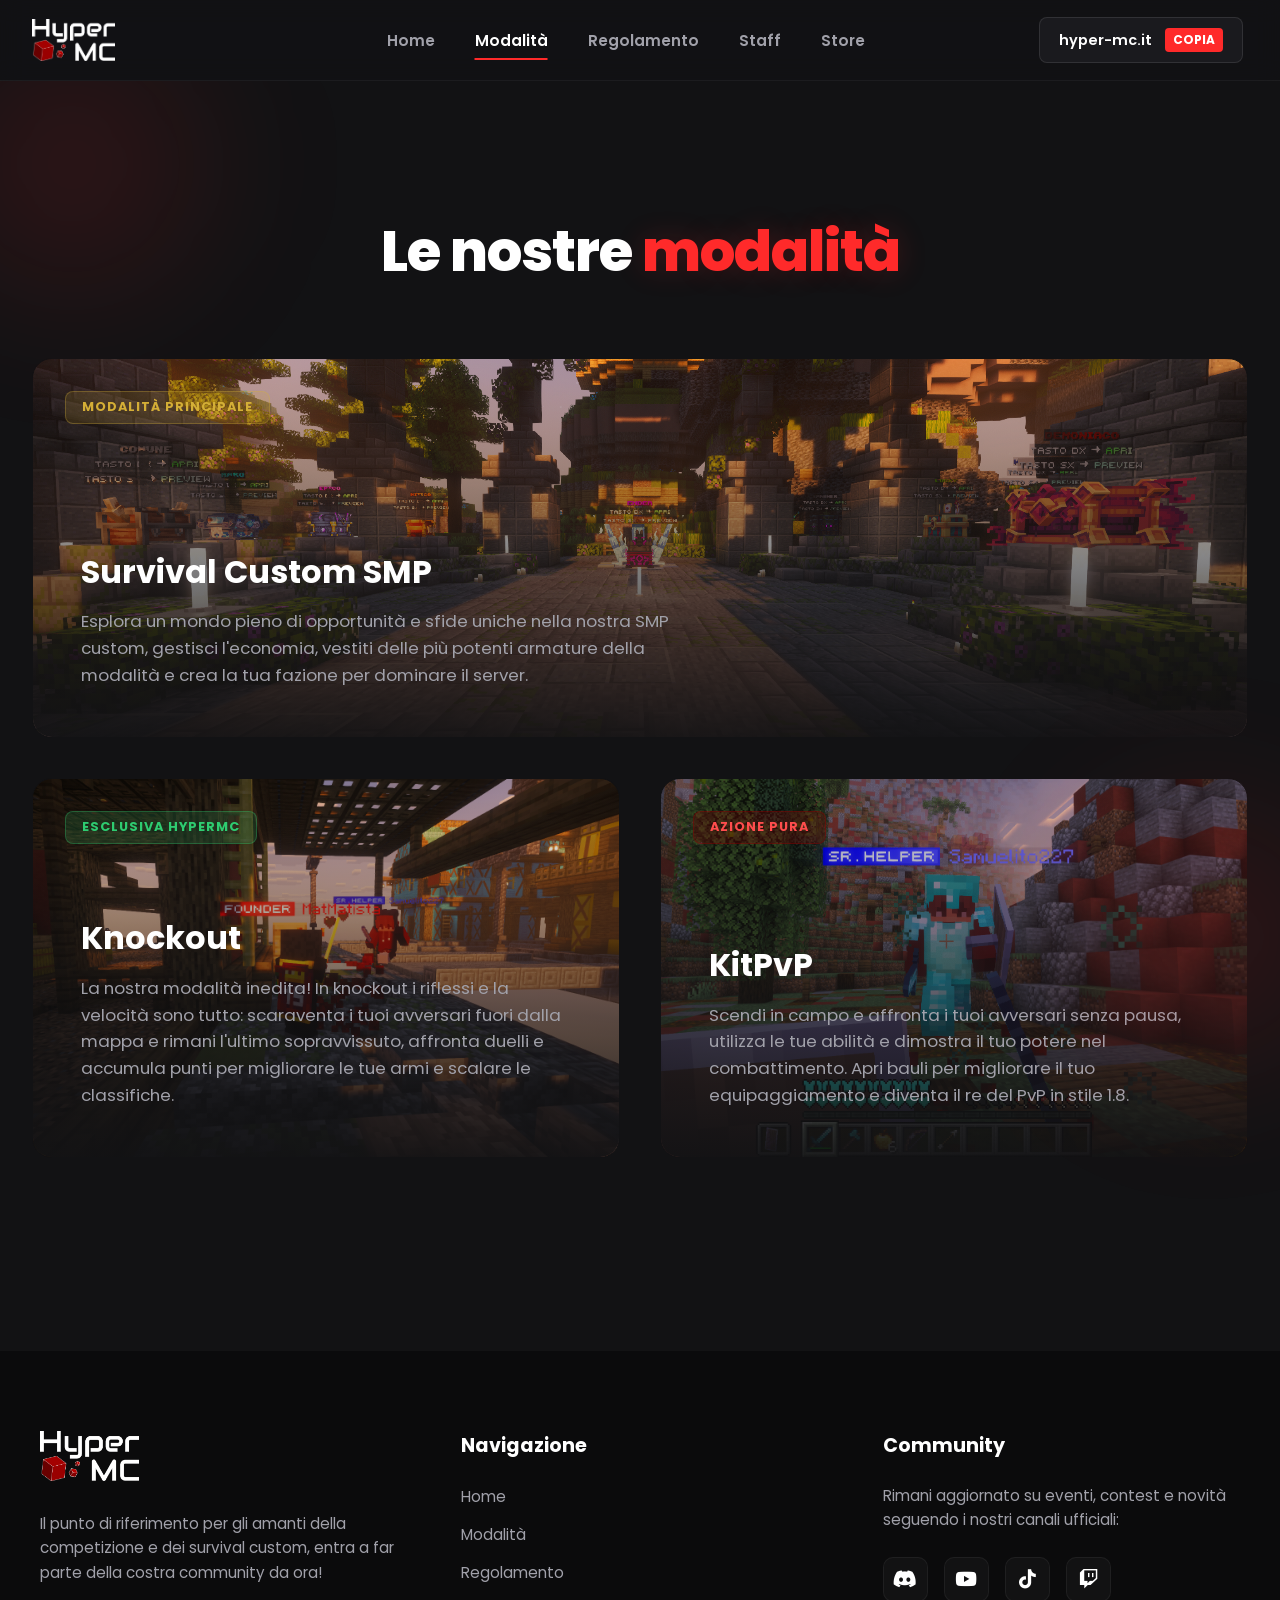
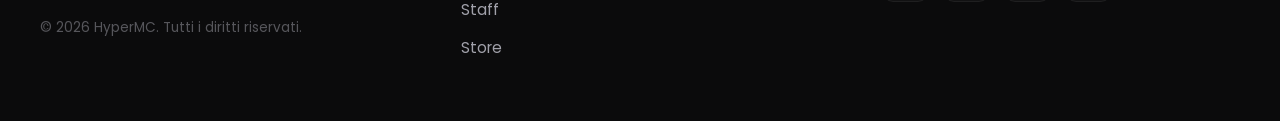
==== modalità.html @ aca73a84 "Settimo Commit: HyperMC Website" ====
<!DOCTYPE html>
<html lang="it">
<head>
    <meta charset="UTF-8">
    <meta name="viewport" content="width=device-width, initial-scale=1.0">
    <title>HyperMC - Modalità</title>
    <link href="https://fonts.googleapis.com/css2?family=Poppins:wght@400;600;700&display=swap" rel="stylesheet">
    <link rel="stylesheet" href="https://cdnjs.cloudflare.com/ajax/libs/font-awesome/6.4.0/css/all.min.css">
    <link rel="stylesheet" href="https://unpkg.com/aos@next/dist/aos.css" />
    <link rel="stylesheet" href="style.css">
    <link rel="icon" type="image/png" href="hypermc_icon.png">
</head>
<body id="mod-page  ">
    <header class="main-header">
        <div class="navbar-container">
            <a href="#home" class="nav-logo">
                <img src="server-logo.png" alt="HyperMC Logo" class="logo-img">
            </a>

            <nav class="nav-menu">
                <a href="index.html" class="nav-link">Home</a>
                <a href="modalità.html" class="nav-link active">Modalità</a>
                <a href="regolamento.html" class="nav-link">Regolamento</a>
                <a href="staff.html" class="nav-link">Staff</a>
                <a href="store.html" class="nav-link">Store</a>
            </nav>

            <div class="nav-actions">
                <button class="ip-button" onclick="copyIP()">
                    <span class="ip-text">hyper-mc.it</span>
                    <span class="ip-badge">Copia</span>
                </button>
            </div>
            <div>
                <button class="hamburger-btn" id="hamburger">
                    <span></span>
                    <span></span>
                    <span></span>
                </button>
            </div>
        </div>
    </header>

    <script>
        function copyIP() {
            alert("IP Copiato! (In seguito metteremo l'effetto moderno)");
        }
    </script>
    <section id="home" class="hero-section">
    <div class="glow-effect top-left"></div>
    <div class="glow-effect bottom-right"></div>
    <section id="modes" class="modes-section">
    
    <div class="modes-header">
        <h1>Le nostre <span class="brand-color">modalità</span></h1>
    </div>

    <div class="modes-container">
        
        <div class="mode-card" data-aos="fade-right" data-aos-delay="100">
            <div class="card-body card-main">
                <span class="mode-badge badge-gold">Modalità Principale</span>
                <div class="card-text-wrapper">
                    <h3>Survival Custom SMP</h3>
                    <p>Esplora un mondo pieno di opportunità e sfide uniche nella nostra SMP custom, gestisci l'economia, vestiti delle più potenti armature della modalità e crea la tua fazione per dominare il server.</p>
                </div>
            </div>
        </div>

        <div class="mode-card" data-aos="fade-up" data-aos-delay="200">
            <div class="card-body card-knockout">
                <span class="mode-badge badge-green">Esclusiva HyperMC</span>
                <div class="card-text-wrapper">
                    <h3>Knockout</h3>
                    <p>La nostra modalità inedita! In knockout i riflessi e la velocità sono tutto: scaraventa i tuoi avversari fuori dalla mappa e rimani l'ultimo sopravvissuto, affronta duelli e accumula punti per migliorare le tue armi e scalare le classifiche.</p>
                </div>
            </div>
        </div>

        <div class="mode-card" data-aos="fade-left" data-aos-delay="300">
            <div class="card-body card-pvp">
                <span class="mode-badge badge-darkred">Azione pura</span>
                <div class="card-text-wrapper">
                    <h3>KitPvP</h3>
                    <p>Scendi in campo e affronta i tuoi avversari senza pausa, utilizza le tue abilità e dimostra il tuo potere nel combattimento. Apri bauli per migliorare il tuo equipaggiamento e diventa il re del PvP in stile 1.8.</p>
                </div>
            </div>
        </div>
        
    </div>
</section>
<script src="https://unpkg.com/aos@next/dist/aos.js"></script>
<script>
  // Inizializza le animazioni con impostazioni fluide
  AOS.init({
    duration: 1000, // Durata dell'animazione in millisecondi (1 secondo)
    once: true,     // L'animazione avviene solo la prima volta che si scrolla
    offset: 100     // Inizia l'animazione 100px prima che l'elemento appaia a schermo
  });
</script>
<script>
document.addEventListener('DOMContentLoaded', () => {
    // Usiamo querySelector per intercettare le classi esatte del tuo HTML
    const hamburger = document.querySelector('.hamburger-btn');
    const navMenu = document.querySelector('.nav-menu');

    console.log("Controllo elementi:", { hamburger, navMenu });

    if (hamburger && navMenu) {
        hamburger.addEventListener('click', () => {
            hamburger.classList.toggle('active');
            navMenu.classList.toggle('active');
        });

        const navLinks = navMenu.querySelectorAll('.nav-link');
        navLinks.forEach(link => {
            link.addEventListener('click', () => {
                hamburger.classList.remove('active');
                navMenu.classList.remove('active');
            });
        });
    }
});
</script>
</body>
</div> </section> <footer class="main-footer">
    <div class="footer-container">
        
        <div class="footer-column footer-brand">
            <a href="index.html" class="footer-logo-link">
                <img src="server-logo.png" alt="HyperMC Logo" class="footer-logo">
            </a>
            <p>Il punto di riferimento per gli amanti della competizione e dei survival custom, entra a far parte della costra community da ora!</p>
            <p class="copyright">&copy; 2026 HyperMC. Tutti i diritti riservati.</p>
        </div>

        <div class="footer-column footer-links">
            <h3>Navigazione</h3>
            <ul>
                <li><a href="index.html">Home</a></li>
                <li><a href="modalità.html">Modalità</a></li>
                <li><a href="regolamento.html">Regolamento</a></li>
                <li><a href="staff.html">Staff</a></li>
                <li><a href="store.html">Store</a></li>
            </ul>
        </div>

        <div class="footer-column footer-social">
            <h3>Community</h3>
            <p>Rimani aggiornato su eventi, contest e novità seguendo i nostri canali ufficiali:</p>
            <div class="social-icons">
                <a href="https://discord.gg/j9Db7fVNSX" class="social-icon discord" target="_blank" title="Entra su Discord"><i class="fa-brands fa-discord"></i></a>
                <a href="https://www.youtube.com/@hypermc_official" class="social-icon youtube" target="_blank" title="Canale Youtube"><i class="fa-brands fa-youtube"></i></a>
                <a href="https://www.tiktok.com/@hypermc_official" class="social-icon tiktok" target="_blank" title="Profilo TikTok"><i class="fa-brands fa-tiktok"></i></a>
                <a href="https://www.twitch.tv/hypermc_network" class="social-icon twitch" target="_blank" title="Canale Twitch"><i class="fa-brands fa-twitch"></i></a>
            </div>
        </div>
    </div> </footer>
    <script src="app.js"></script>
    <script src="script.js"></script>
</html>
---- style.css ----
/* ==========================================
   RESET GLOBALE & VARIABILI
   ========================================== */
:root {
    --bg-dark: #121214;       /* Grigio scuro di sfondo principale */
    --bg-card: #1a1a1e;       /* Grigio leggermente più chiaro per navbar/card */
    --primary-red: #ff2a2a;   /* Rosso acceso energico */
    --text-white: #ffffff;    /* Bianco puro per i titoli */
    --text-gray: #a1a1aa;     /* Grigio chiaro per testi secondari */
    --transition-smooth: all 0.3s cubic-bezier(0.4, 0, 0.2, 1);
}

* {
    margin: 0;
    padding: 0;
    box-sizing: border-box;
    font-family: 'Poppins', sans-serif;
    scroll-behavior: smooth;
}

body {
    margin: 0;
    padding: 0;
    background-color: #121214;
    color: var(--text-white);
    font-family: 'Poppins', sans-serif; /* O il tuo font attuale */

    /* 🛠️ INCOLLA E FORZA QUESTE 4 RIGHE QUI SOTTO */
    display: flex;
    flex-direction: column;
    min-height: 100vh; /* Costringe la pagina a essere alta almeno quanto lo schermo */
}

/* ==========================================
   STILE NAVBAR (HEADER) - REBUILT
   ========================================== */
.main-header {
    position: sticky !important; /* Mantiene la barra in alto durante lo scroll */
    top: 0;
    left: 0;
    width: 100%;
    z-index: 99999 !important;
    background: rgba(18, 18, 20, 0.7); 
    backdrop-filter: blur(12px);       
    -webkit-backdrop-filter: blur(12px);
    border-bottom: 1px solid rgba(255, 255, 255, 0.05);
    transition: var(--transition-smooth);
}

/* Il contenitore interno - Forziamo la riga orizzontale */
.navbar-container {
    display: flex !important;           /* FORZA la disposizione in riga */
    flex-direction: row !important;     /* Impedisce l'impilamento verticale */
    justify-content: space-between !important; /* Separa Logo, Menu e IP */
    align-items: center !important;     /* Centra tutto verticalmente */
    max-width: 1300px;
    margin: 0 auto;
    padding: 0 2rem;
    height: 80px !important;            /* Blocca l'altezza dell'header */
    box-sizing: border-box;
}

/* LOGO */
.nav-logo {
    display: flex !important;
    align-items: center !important;
    height: 100% !important;
    min-width: 150px; /* Evita che il logo si rimpicciolisca troppo */
    text-decoration: none;
}

/* L'immagine del logo - Blindata */
.nav-logo img {
    height: 42px !important;       /* Altezza fissa tassativa */
    max-height: 42px !important;   /* Sicurezza anti-sminchiamento */
    width: auto !important;        /* Mantiene le proporzioni */
    display: block !important;
    object-fit: contain !important;
    transition: var(--transition-smooth);
}

/* Effetto Hover sul logo */
.nav-logo:hover img {
    transform: scale(1.05);
}

/* LINK DI NAVIGAZIONE */
.nav-menu {
    display: flex;
    gap: 2.5rem;
    margin-left: 200px;
}

.nav-link {
    font-size: 0.95rem;
    font-weight: 600;
    text-decoration: none;
    color: var(--text-gray);
    position: relative;
    padding: 0.5rem 0;
    transition: var(--transition-smooth);
}

.nav-link:hover, .nav-link.active {
    color: var(--text-white);
}

/* Animazione linea rossa sotto i link */
.nav-link::after {
    content: '';
    position: absolute;
    bottom: 0;
    left: 50%;
    width: 0;
    height: 2px;
    background-color: var(--primary-red);
    transition: var(--transition-smooth);
    transform: translateX(-50%);
}

.nav-link:hover::after, .nav-link.active::after {
    width: 100%;
}

/* BOTTONE IP COPIA */
.ip-button {
    background-color: var(--bg-card);
    border: 1px solid rgba(255, 255, 255, 0.1);
    padding: 0.6rem 1.2rem;
    border-radius: 8px;
    cursor: pointer;
    display: flex;
    align-items: center;
    gap: 0.8rem;
    transition: var(--transition-smooth);
    margin-left: 170px;
}

.ip-text {
    color: var(--text-white);
    font-weight: 600;
    font-size: 0.9rem;
}

.ip-badge {
    background-color: var(--primary-red);
    color: var(--text-white);
    font-size: 0.75rem;
    font-weight: 700;
    text-transform: uppercase;
    padding: 0.2rem 0.5rem;
    border-radius: 4px;
    transition: var(--transition-smooth);
}

/* Effetti Hover Bottone IP */
.ip-button:hover {
    border-color: var(--primary-red);
    box-shadow: 0 0 15px rgba(255, 42, 42, 0.2);
    transform: translateY(-2px);
}

.ip-button:hover .ip-badge {
    background-color: var(--text-white);
    color: var(--bg-dark);
}
/* ==========================================
   STILE HERO SECTION
   ========================================== */
/* MODIFICA QUESTO NEL TUO CSS */
.hero-section {
    position: relative;             /* Ancoraggio elementi interni */
    min-height: 85vh;              /* Altezza della sezione */
    display: flex;                  /* Attiva il box flessibile */
    align-items: center;            /* Centra il contenuto in verticale */
    overflow: hidden;               /* Taglia le luci fuori schermo */
    background-color: #121214;      /* Grigio scuro originale di base */
}

/* Spostiamo l'immagine qui sotto, così si attiva SOLO se siamo nella Home */
#home-page .hero-section {
    background-image: url('img-hero3.png'); /* L'immagine si carica solo nella Home */
    background-position: calc(100% + 100px) center; /* Posiziona l'immagine */
    background-repeat: no-repeat;   /* Impedisce la ripetizione */
    background-size: cover;         /* Copre l'intera altezza */
}

/* MODIFICA QUESTO NEL TUO CSS */
/* Aggiungendo #home-page prima, la sfumatura esisterà SOLO nella Home */
#home-page .hero-section::before {
    content: '';                    /* Genera l'elemento virtuale del velo */
    position: absolute;             /* Lo sovrappone sopra alla sezione */
    top: 0;                         /* Parte dal limite superiore */
    left: 0;                        /* Parte dal limite sinistro */
    width: 100%;                    /* Esteso su tutta la larghezza */
    height: 100%;                   /* Esteso su tutta l'altezza */
    /* Il gradiente originale che si attiva solo nella pagina principale */
    background: linear-gradient(to right, #121214 0%, #121214 35%, rgba(18, 18, 20, 0.3) 70%, rgba(18, 18, 20, 0) 100%),
                linear-gradient(to bottom, #121214 0%, transparent 15%, transparent 85%, #121214 100%);
    z-index: 1;                     /* Sopra lo sfondo, sotto ai testi */
}

.hero-container {
    max-width: 1300px;              /* Larghezza massima del contenitore */
    margin: 0 auto;                 /* Centra il blocco nella pagina */
    padding: 2rem;                  /* Spazio di distacco dai bordi */
    width: 100%;                    /* Occupa tutto lo spazio orizzontale */
    z-index: 10;                    /* Spinge i testi sopra al velo sfumato */
}

/* COLONNA SINISTRA: TESTI */
.hero-content {
    max-width: 600px;               /* Contiene il testo per non farlo allargare troppo */
}

.hero-title {
    font-size: 4rem;                /* Grandezza del titolo principale */
    font-weight: 700;                /* Spessore del carattere in grassetto */
    line-height: 1.1;               /* Spaziatura verticale tra le righe */
    margin-bottom: 1.5rem;          /* Spazio vuoto sotto al titolo */
    color: var(--text-white);       /* Colore bianco del testo */
}

.hero-title .brand-color {
    color: var(--primary-red);      /* Applica il rosso della variabile */
    text-shadow: 0 0 30px rgba(255, 42, 42, 0.3); /* Effetto neon sul testo rosso */
}

.hero-subtitle {
    font-size: 1.1rem;              /* Grandezza del testo di descrizione */
    color: var(--text-gray);        /* Colore grigio chiaro leggibile */
    line-height: 1.6;               /* Altezza della riga di lettura */
    margin-bottom: 2.5rem;          /* Spazio prima dei pulsanti */
    max-width: 500px;               /* Blocca la larghezza del paragrafo */
}

/* BOTTONI HERO */
.hero-buttons {
    display: flex;
    gap: 1.5rem;
}

.btn {
    padding: 0.9rem 2rem;
    font-size: 1rem;
    font-weight: 600;
    border-radius: 8px;
    cursor: pointer;
    display: flex;
    align-items: center;
    gap: 0.8rem;
    transition: var(--transition-smooth);
}

.btn-primary {
    background-color: var(--primary-red);
    color: var(--text-white);
    border: none;
    box-shadow: 0 4px 20px rgba(255, 42, 42, 0.3);
}

.btn-primary:hover {
    transform: translateY(-3px);
    box-shadow: 0 6px 25px rgba(255, 42, 42, 0.5);
    background-color: #ff4545;
}

.btn-secondary {
    background-color: transparent;
    color: var(--text-white);
    border: 2px solid rgba(255, 255, 255, 0.1);
}

.btn-secondary:hover {
    border-color: var(--primary-red);
    background-color: rgba(255, 42, 42, 0.05);
    transform: translateY(-3px);
}

/* AMBIENT GLOW (LUCI DI SFONDO) */
.glow-effect {
    position: absolute;
    width: 400px;
    height: 400px;
    background: radial-gradient(circle, rgba(255, 42, 42, 0.15) 0%, rgba(0,0,0,0) 70%);
    border-radius: 50%;
    filter: blur(60px);
    z-index: 1;
    pointer-events: none; /* Evita che le luci blocchino i click sui bottoni */
}

.glow-effect.top-left {
    top: -10%;
    left: -10%;
}

.glow-effect.bottom-right {
    bottom: 10%;
    right: -10%;
}

/* ==========================================
   ANIMAZIONI (KEYFRAMES)
   ========================================== */
@keyframes floatAnimation {
    0% {
        transform: translateY(0px);
    }
    50% {
        transform: translateY(-15px); /* Sposta l'immagine su di 15px a metà animazione */
    }
    100% {
        transform: translateY(0px);
    }
}
/* ==========================================
   STILE SEZIONE FEATURES (CARD)
   ========================================== */
.features-section {
    padding: 5rem 2rem;
    position: relative;
    z-index: 10;
}

.features-container {
    max-width: 1300px;
    margin: 0 auto;
    display: grid;
    /* Crea 3 colonne uguali, ma se lo schermo è piccolo (mobile) le mette una sotto l'altra */
    grid-template-columns: repeat(auto-fit, minmax(300px, 1fr));
    gap: 2.5rem;
}

/* LA CARD ORIGINALE: Rimane ferma per AOS, mantiene le sue dimensioni naturali */
.feature-card {
    position: relative;
    border-radius: 16px;
    padding: 2.5rem 2rem;
    overflow: visible; 
    background: transparent; 
}

/* IL BOX GRAFICO: Crea lo sfondo originale e si muove all'hover */
.feature-card::before {
    content: '';
    position: absolute;
    top: 0;
    left: 0;
    right: 0;
    bottom: 0;
    background: var(--bg-card);
    border: 1px solid rgba(255, 255, 255, 0.03);
    border-radius: 16px;
    z-index: -1; 
    transition: transform 0.25s cubic-bezier(0.25, 0.46, 0.45, 0.94), border-color 0.25s ease, box-shadow 0.25s ease;
}

/* PREPARIAMO I TESTI E I COMPONENTI A MUOVERSI CON LA STESSA TRANSIZIONE */
.feature-card h3,
.feature-card p,
.feature-card .server-status-info {
    transition: transform 0.25s cubic-bezier(0.25, 0.46, 0.45, 0.94);
}

/* Stile delle icone in cima alle card */
.card-icon {
    width: 60px;
    height: 60px;
    background: rgba(255, 42, 42, 0.1);
    border-radius: 12px;
    display: flex;
    justify-content: center;
    align-items: center;
    margin-bottom: 1.5rem;
    /* Sincronizziamo il transform dell'icona con il resto della card */
    transition: transform 0.25s cubic-bezier(0.25, 0.46, 0.45, 0.94), background 0.25s ease;
}

.card-icon i {
    color: var(--primary-red);
    font-size: 1.5rem;
    transition: color 0.25s ease;
}

/* ==========================================================================
   IL FIX DEFINITIVO: Tutto si alza insieme alla stessa identica velocità!
   ========================================================================== */
.feature-card:hover::before,
.feature-card:hover .card-icon,
.feature-card:hover h3,
.feature-card:hover p {
    transform: translateY(-6px);
}

/* Gestione dei colori all'hover (attivati sempre dal guscio) */
.feature-card:hover::before {
    border-color: rgba(255, 42, 42, 0.2);
    box-shadow: 0 12px 30px rgba(0, 0, 0, 0.4);
}

.feature-card:hover .card-icon {
    background: var(--primary-red);
}

.feature-card:hover .card-icon i {
    color: var(--text-white);
}

/* Testi delle Card */
.feature-card h3 {
    font-size: 1.4rem;
    font-weight: 700;
    margin-bottom: 1rem;
    color: var(--text-white);
}

.feature-card p {
    color: var(--text-gray);
    font-size: 0.95rem;
    line-height: 1.6;
}

/* SPECIFICHE CARD STATO (CARD 3) */
.status-icon {
    position: relative;
}
.server-version-badge {
    background-color: var(--primary-red);
    color: var(--text-white);
    font-size: 0.75rem;
    font-weight: 700;
    text-transform: uppercase;
    padding: 0.2rem 0.5rem;
    border-radius: 4px;
    transition: var(--transition-smooth);
    margin-left: 15px;
}

/* IL PALLINO: Configurazione dinamica totale */
.pulse-dot {
    position: absolute;
    top: -2px;
    right: -2px;
    width: 12px;
    height: 12px;
    border-radius: 50%;
    border: 2px solid var(--bg-card);
    
    /* Valori BASE di default se JS non ha ancora risposto (Grigio spento) */
    background-color: var(--dot-bg, var(--text-gray)); 
    box-shadow: var(--dot-shadow, none);
    animation: var(--dot-anim, none);
    
    transition: background-color 0.3s ease, box-shadow 0.3s ease;
}

/* ==========================================================================
   COLLEGAMENTO DIRETTO CON LE CLASSI DI STATO (JS-COMPATIBLE)
   Agganciamo le variabili ovunque si trovi la classe nel blocco della card
   ========================================================================== */

/* 1. SE IL SERVER È ONLINE (Verde + Pulsazione) */
.status-online,
.status-online ~ .pulse-dot,
:has(.status-online) .pulse-dot,
.server-status-card:has(.status-online) .pulse-dot {
    color: #2ecc71;
    --dot-bg: #2ecc71;
    --dot-shadow: 0 0 8px #2ecc71;
    --dot-anim: pulseAnimation 1.8s infinite;
}

/* 2. SE IL SERVER È OFFLINE (Rosso fisso statico) */
.status-offline,
.status-offline ~ .pulse-dot,
:has(.status-offline) .pulse-dot,
.server-status-card:has(.status-offline) .pulse-dot {
    color: var(--primary-red);
    --dot-bg: var(--primary-red);
    --dot-shadow: 0 0 8px var(--primary-red);
    --dot-anim: none !important; /* Forza lo stop dell'animazione */
}

/* 3. IN CARICAMENTO (Grigio statico) */
.status-loading,
.status-loading ~ .pulse-dot,
:has(.status-loading) .pulse-dot {
    color: var(--text-gray);
    --dot-bg: var(--text-gray);
    --dot-shadow: none;
    --dot-anim: none;
}

/* INFO TESTUALI E RESTO DEL CSS REPLICA */
.server-status-info {
    margin-top: 0.5rem;
}

#server-status-text {
    font-weight: 600;
    font-size: 1rem;
    margin-bottom: 0.5rem;
}

.player-count-box {
    font-size: 1.8rem;
    font-weight: 700;
    color: var(--text-white);
    margin-top: 0.5rem;
}

#player-count {
    color: var(--primary-red);
}

.player-max {
    font-size: 1rem;
    color: var(--text-gray);
    font-weight: 400;
}

/* ==========================================
   ANIMAZIONE PULSAZIONE PALLINO VERDE
   ========================================== */
@keyframes pulseAnimation {
    0% {
        box-shadow: 0 0 0 0 rgba(46, 204, 113, 0.7);
    }
    70% {
        box-shadow: 0 0 0 8px rgba(46, 204, 113, 0);
    }
    100% {
        box-shadow: 0 0 0 0 rgba(46, 204, 113, 0);
    }
}
/* --- SEZIONE EVENTO APERTURA (TEMA ROSSO HYPERMC) --- */
.evento-apertura-section {
    padding: 3rem 2rem 6rem 2rem;
    position: relative;
    z-index: 10;
}   

.evento-container {
    max-width: 1300px;
    margin: 0 auto;
    background: linear-gradient(145deg, #181818, #101010);
    border: 2px solid #ff2a2a; /* Rosso stile HyperMC */
    border-radius: 16px;
    padding: 40px;
    text-align: left; /* Allinea tutto a sinistra */
    box-shadow: 0 10px 30px rgba(255, 42, 42, 0.2);
    position: relative;
    
    /* Layout a due colonne (Flexbox) */
    display: flex;
    align-items: center; /* Centra verticalmente testo e immagine */
    justify-content: space-between;
    gap: 40px; /* Spazio tra il blocco di testo e l'immagine */
}

/* Colonna Sinistra (Testi) */
.evento-testo {
    flex: 1.2; /* Dà un po' più di spazio al testo rispetto all'immagine */
    display: flex;
    flex-direction: column;
    align-items: flex-start; /* Forziamo l'allineamento a sinistra dei figli */
}

/* Badge sopra il titolo */
.evento-badge {
    display: inline-block;
    padding: 0.3rem 0.8rem;
    background: rgba(255, 42, 42, 0.1);
    color: #ff2a2a;
    font-size: 0.75rem;
    font-weight: 700;
    text-transform: uppercase;
    letter-spacing: 1px;
    border-radius: 6px;
    margin-bottom: 1.2rem;
}

.evento-container h2 {
    color: #ffffff;
    font-size: 2.2rem;
    margin-bottom: 15px;
    font-weight: 700;
    text-align: left;
}

.evento-descrizione {
    color: #cccccc;
    font-size: 1.05rem;
    line-height: 1.6;
    max-width: 100%; /* Sfrutta tutta la larghezza della colonna di sinistra */
    margin: 0 0 25px 0; /* Rimuoviamo il "margin: auto" che centrava il testo */
    text-align: left;
}

/* Box per evidenziare la Voice Chat */
.voicechat-box {
    display: inline-flex;
    align-items: center;
    justify-content: flex-start;
    gap: 12px;
    background: rgba(255, 255, 255, 0.05);
    border: 1px solid rgba(255, 42, 42, 0.3);
    padding: 12px 24px;
    border-radius: 10px;
    color: #e0e0e0;
    font-size: 0.95rem;
}

.voice-icon {
    color: #ff2a2a;
    font-size: 1.3rem;
}

.voicechat-box strong {
    color: #ffffff;
}

/* Colonna Destra (Immagine) */
.evento-media {
    flex: 0.8;
    display: flex;
    justify-content: center;
    align-items: center;
    width: 100%;
}

.evento-img {
    width: 100%;
    max-width: 200px; /* Imposta la larghezza massima dell'immagine */
    height: auto;
    object-fit: contain;
    border-radius: 12px;
}
/* ==========================================
   STILE SEZIONE DISCORD BANNER
   ========================================== */
.discord-section {
    padding: 3rem 2rem 6rem 2rem;
    position: relative;
    z-index: 10;
}

.discord-container {
    max-width: 1300px;
    margin: 0 auto;
    background: #16161a; /* Grigio scurissimo di base */
    /* Crea un gradiente che simula una luce rossa circolare nell'angolo in basso a destra */
    background: radial-gradient(circle at 90% 100%, rgba(255, 42, 42, 0.08) 0%, rgba(22, 22, 26, 0) 60%), 
                linear-gradient(135deg, #16161a 0%, #111114 100%);
    border: 1px solid rgba(255, 255, 255, 0.03);
    border-radius: 24px;
    padding: 3.5rem 4rem;
    display: flex; 
    align-items: center;
    justify-content: space-between;
    gap: 3rem;
    position: relative;
    overflow: hidden; /* Taglia l'icona gigante che esce dai bordi */
}

/* L'icona gigante filigranata sullo sfondo */
.discord-bg-icon {
    position: absolute;
    right: -5%;
    bottom: -30%;
    font-size: 25rem;
    color: rgba(255, 255, 255, 0.015); /* Opacità quasi invisibile (1.5%) */
    transform: rotate(-15deg);
    pointer-events: none;
    z-index: 1;
}

/* LATO SINISTRO: TESTI */
.discord-text-content {
    max-width: 650px;
    position: relative;
    z-index: 2; /* Sopra l'icona di sfondo */
}

.discord-badge {
    display: inline-block;
    padding: 0.3rem 0.8rem;
    background: rgba(255, 42, 42, 0.1);
    color: var(--primary-red);
    font-size: 0.75rem;
    font-weight: 700;
    text-transform: uppercase;
    letter-spacing: 1px;
    border-radius: 6px;
    margin-bottom: 1.2rem;
}

.discord-text-content h2 {
    font-size: 2.5rem;
    font-weight: 700;
    color: var(--text-white);
    margin-bottom: 1rem;
    letter-spacing: -0.5px;
}

.discord-text-content p {
    color: var(--text-gray);
    line-height: 1.6;
    font-size: 1.05rem;
}

/* LATO DESTRO: IL MEGA BOTTONE FUTURISTICO */
.discord-action {
    position: relative;
    z-index: 2;
}

.discord-btn {
    position: relative;
    display: flex;
    align-items: center;
    gap: 1rem;
    padding: 1.2rem 2.5rem;
    background: transparent;
    color: var(--text-white);
    text-decoration: none;
    font-size: 1.1rem;
    font-weight: 700;
    border: 2px solid var(--primary-red);
    border-radius: 12px;
    white-space: nowrap; /* Impedisce al testo di andare a capo */
    transition: all 0.4s cubic-bezier(0.25, 0.8, 0.25, 1);
    overflow: hidden;
}

/* Icona dentro il bottone */
.discord-btn i {
    font-size: 1.4rem;
    transition: transform 0.4s ease;
}

/* EFFETTI HOVER SUL BOTTONE */
.discord-btn:hover {
    background-color: var(--primary-red);
    box-shadow: 0 0 30px rgba(255, 42, 42, 0.4);
    transform: scale(1.03); /* Si ingrandisce leggermente */
}

/* Animazione dell'icona Discord al passaggio del mouse */
.discord-btn:hover i {
    transform: rotate(15deg) scale(1.2); /* Ruota e si ingrandisce */
}
/* ==========================================
   STILE SEZIONE MODALITÀ DI GIOCO
   ========================================== */
.modes-section {
    padding: 8rem 2rem 6rem 2rem;   /* Spazio interno sopra, ai lati e sotto */
    background-color: #121214;      /* Grigio scuro di base del sito */
    display: flex;                  /* FORZA la sezione a comportarsi come contenitore flessibile */
    flex-direction: column;         /* Dispone titolo e card in verticale, uno sotto l'altro */
    align-items: center;            /* CENTRA in modo assoluto tutti i figli (titolo e container) al centro dello schermo */
    width: 100%;                    /* Costringe la sezione a occupare tutta la larghezza dello schermo */
    box-sizing: border-box;         /* Include il padding nel calcolo della larghezza per evitare bug */
}

/* CONTENITORE DEL TITOLO CENTRALE */
.modes-header {
    text-align: center;             /* IL FIX: Allinea il testo e lo span rosso esattamente al centro della pagina */
    margin-bottom: 4rem;            /* Mantiene lo spazio sotto prima delle card */
    width: 100%;                    /* Costringe il titolo a occupare tutto lo spazio orizzontale per centrarsi */
}

.modes-header h1 {
    font-size: 3.5rem;              /* Dimensione generosa per il titolo principale */
    font-weight: 800;                /* Spessore del font ultra-grassetto */
    color: var(--text-white);       /* Colore bianco per le prime parole */
    letter-spacing: -1px;           /* Avvicina leggermente le lettere per un look pro */
}

/* LA SCRITTA "MODALITÀ" IN ROSSO */
.modes-header h1 .brand-color {
    color: var(--primary-red);      /* Applica il rosso della variabile del server */
    text-shadow: 0 0 30px rgba(255, 42, 42, 0.2); /* Crea un leggerissimo alone rosso attorno */
}

.modes-container {
    width: 100%;                    /* Dice al container di usare lo spazio fino al limite massimo */
    max-width: 1300px;              /* Larghezza massima oltre la quale le card smettono di allargarsi */
    display: grid;                  /* Attiva la griglia interna per le card */
    grid-template-columns: repeat(2, 1fr); /* Mantiene le due colonne per Knockout e KitPvP */
    gap: 2.5rem;                    /* Spazio di distacco tra le card */
}

/* ==========================================================================
   IL NUOVO SISTEMA A GUSCIO PER LE MODALITÀ (FIX AOS & HOVER)
   ========================================================================== */

/* 1. STRUTTURA DEL GUSCIO ESTERNO: Gestisce SOLO la griglia e riceve AOS. 
   Togliamo sfondi, ombre e bordi per non farli laggare con la libreria */
.mode-card {
    background: transparent !important;
    padding: 0 !important;
    border: none !important;
    box-shadow: none !important;
}
/* LA REGINA: Dice al guscio esterno di allargarsi su due colonne se dentro c'è la card-main */
.mode-card:has(.card-main) {
    grid-column: span 2;
}

/* 2. IL VERO CORPO DELLA CARD: Qui dentro si sposta tutta la grafica, i padding e le immagini.
   La transizione risponderà istantaneamente e in modo fluido all'hover */
.card-body {
    width: 100%;
    position: relative;             /* Necessario per posizionare il badge e il velo ::before all'interno */
    border-radius: 20px;            /* Arrotonda gli angoli delle card */
    min-height: 380px;              /* Altezza minima per contenere i testi comodamente */
    padding: 3rem;                  /* Spazio interno tra i bordi e il testo */
    display: flex;                  /* Attiva flexbox per gestire la disposizione interna */
    align-items: flex-end;          /* Spinge i testi sempre sul fondo della card */
    overflow: hidden;               /* Taglia l'immagine di sfondo se esce fuori o il velo */
    border: 1px solid #121214;      /* Nasconde lo stacco usando il colore del sito */  
    background-size: cover;         /* Forza l'immagine a coprire l'intera card */
    background-position: center;    /* Centra l'immagine nella card */
    box-sizing: border-box;
    
    /* Questa transizione rende l'hover burro sia a salire che a scendere, ignorando i blocchi di AOS */
    transition: transform 0.3s cubic-bezier(0.25, 0.46, 0.45, 0.94), box-shadow 0.3s ease;
}

/* 3. ASSOCIAZIONE DELLE IMMAGINI DI SFONDO AL CORPO INTERNO */
.card-body.card-main {
    background-image: url('img-smp.png'); /* Immagine di sfondo per la SMP */
}
.card-body.card-knockout {
    background-image: url('img-knockout.png'); /* Immagine di sfondo per Knockout */
}
.card-body.card-pvp {
    background-image: url('img-kitpvp.png'); /* Immagine di sfondo per il KitPvP */
}

/* 4. L'EFFETTO SFUMATURA (Spostato sul .card-body) */
.card-body::before {
    content: '';                    /* Genera l'elemento virtuale del velo */
    position: absolute;             /* Lo sovrappone interamente alla card */
    top: 0; left: 0; width: 100%; height: 100%; /* Copre il 100% dello spazio */
    background: linear-gradient(to top, rgba(18, 18, 20, 0.95) 0%, rgba(18, 18, 20, 0.4) 60%, transparent 100%); /* Sfuma da nero a trasparente */
    z-index: 1;                     /* Sta sopra l'immagine, sotto al testo */
}

/* 5. L'EFFETTO HOVER DEFINITIVO: Quando passi il mouse sul guscio (.mode-card), 
   il corpo interno (.card-body) si alza con uno zoom pazzesco e morbidissimo */
.mode-card:hover .card-body {
    transform: translateY(-8px);
    box-shadow: 0 12px 30px rgba(0, 0, 0, 0.5); /* Ombra profonda per dare l'effetto di distacco dal fondo */
}

/* ==========================================================================
   ELEMENTI INTERNI (Rimasti invariati, cambiano solo i posizionamenti relativi)
   ========================================================================== */

/* CONTENITORE TESTI (SOPRA IL VELO) */
.card-text-wrapper {
    position: relative;             /* Permette di scavalcare il velo nero */
    z-index: 2;                     /* Porta i testi in primo piano */
    max-width: 600px;               /* Evita che il testo si allarghi troppo */
}

.card-text-wrapper h3 {
    font-size: 2rem;                /* Dimensione del titolo della modalità */
    color: var(--text-white);       /* Colore bianco per massima leggibilità */
    margin-bottom: 0.8rem;          /* Distanza tra il titolo e la descrizione */
    font-weight: 700;                /* Scrittura in grassetto marcato */
}

.card-text-wrapper p {
    color: var(--text-gray);        /* Grigio chiaro rilassante per gli occhi */
    line-height: 1.6;               /* Spaziatura perfetta tra le linee di testo */
    font-size: 1.05rem;             /* Dimensione di lettura ideale */
}

/* LO STILE DEI BADGE IN ALTO A SINISTRA (Ancorati relativamente a .card-body ora) */
.mode-badge {
    position: absolute;             /* Lo ancora alla card indipendentemente dal testo */
    top: 2rem;                      /* Distanza dal bordo superiore */
    left: 2rem;                     /* Distanza dal bordo sinistro */
    padding: 0.4rem 1rem;           /* Spessore interno del rettangolo */
    border-radius: 8px;              /* Smussa gli angoli del badge */
    font-size: 0.8rem;              /* Testo piccolino stile etichetta */
    font-weight: 700;                /* Scrittura in grassetto */
    text-transform: uppercase;      /* Forza tutto in maiuscolo */
    letter-spacing: 1px;            /* Allarga le lettere del badge */
    z-index: 2;                     /* Lo tiene in primo piano sopra lo sfondo */
}

/* I TRE COLORI DEI BADGE */
.badge-gold {
    background: rgba(212, 175, 55, 0.15); /* Oro molto trasparente di sfondo */
    color: #d4af37;                 /* Testo color Oro lucido */
    border: 1px solid rgba(212, 175, 55, 0.3); /* Bordino oro sottile */
}

.badge-green {
    background: rgba(46, 204, 113, 0.15); /* Verde lime trasparente di sfondo */
    color: #2ecc71;                 /* Testo color Verde acceso */
    border: 1px solid rgba(46, 204, 113, 0.3); /* Bordino verde sottile */
}

.badge-darkred {
    background: rgba(139, 0, 0, 0.25); /* Rosso scuro trasparente di sfondo */
    color: #ff4d4d;                 /* Testo rosso chiaro per farlo risaltare */
    border: 1px solid rgba(139, 0, 0, 0.4); /* Bordino rosso scuro sottile */
}
/* ==========================================
   NOTIFICA POPUP (TOAST) PER COPIA IP
   ========================================== */
.toast-notifica {
    position: fixed;                /* Lo blocca in un punto fisso dello schermo */
    bottom: 2rem;                   /* Distanza dal bordo inferiore */
    right: 2rem;                    /* Distanza dal bordo destro */
    background-color: #1a1a1e;      /* Grigio scuro coerente con la palette del sito */
    color: var(--text-white);       /* Testo bianco per massima leggibilità */
    padding: 1rem 1.5rem;           /* Spessore interno del box del popup */
    border-radius: 10px;            /* Arrotonda gli angoli del quadratino */
    border-left: 4px solid var(--primary-red); /* Barra verticale rossa sul lato sinistro */
    box-shadow: 0 10px 30px rgba(0, 0, 0, 0.5); /* Ombra pronunciata per staccarlo dallo sfondo */
    font-weight: 600;                /* Scrittura in grassetto leggero */
    z-index: 999999;                /* Lo spinge sopra a qualsiasi altro elemento del sito */
    transform: translateY(100px);   /* Lo nasconde inizialmente sotto il bordo dello schermo */
    opacity: 0;                     /* Lo rende completamente invisibile all'inizio */
    transition: all 0.4s cubic-bezier(0.175, 0.885, 0.32, 1.275); /* Animazione fluida con effetto molla */
}

/* Stato attivo: quando JavaScript aggiunge questa classe, il popup salta fuori */
.toast-notifica.mostra {
    transform: translateY(0);       /* Riporta il popup nella sua posizione corretta */
    opacity: 1;                     /* Lo rende totalmente visibile */
}
/* ==========================================
   SEZIONE REGOLAMENTO (ACCORDION)
   ========================================== */
.regolamento-section {
    padding: 6rem 2rem;
    background-color: #121214;
    display: flex;
    flex-direction: column;
    align-items: center;
}

.regolamento-header {
    text-align: center;
    margin-bottom: 4rem;
}

.regolamento-header h1 {
    font-size: 3.5rem;
    font-weight: 800;
    color: var(--text-white);
}

.regolamento-header .brand-color {
    color: var(--primary-red);
}

.regolamento-intro {
    color: var(--text-gray);
    margin-top: 1rem;
    max-width: 600px;
}

/* CONTENITORE FISARMONICA */
.accordion-container {
    width: 100%;
    max-width: 800px; /* Più stretto per facilitare la lettura */
    display: flex;
    flex-direction: column;
    gap: 1rem;
}

.accordion-item {
    background: rgba(255, 255, 255, 0.02);
    border: 1px solid rgba(255, 255, 255, 0.05);
    border-radius: 12px;
    overflow: hidden;
    transition: all 0.3s ease;
}

.accordion-header {
    padding: 1.5rem;
    display: flex;
    justify-content: space-between;
    align-items: center;
    cursor: pointer;
    font-size: 1.2rem;
    font-weight: 600;
    color: var(--text-white);
    transition: background 0.3s;
}

.accordion-header:hover {
    background: rgba(255, 255, 255, 0.05);
}

.accordion-header i.fa-solid {
    color: var(--primary-red); /* Icone rosse */
    margin-right: 10px;
}

.accordion-header .arrow {
    font-size: 0.9rem;
    transition: transform 0.3s ease;
    color: var(--text-gray);
}

/* CONTENUTO APERTO */
.accordion-content {
    max-height: 0; /* Chiuso di default */
    overflow: hidden;
    transition: max-height 0.4s cubic-bezier(0.4, 0, 0.2, 1);
    background: rgba(0, 0, 0, 0.2);
}

.accordion-content ul {
    padding: 1.5rem 2rem;
    list-style: none;
}

.accordion-content li {
    color: var(--text-gray);
    margin-bottom: 0.8rem;
    position: relative;
    padding-left: 1.5rem;
    line-height: 1.5;
}

/* Puntino rosso per ogni regola */
.accordion-content li::before {
    content: '•';
    color: var(--primary-red);
    position: absolute;
    left: 0;
    font-size: 1.5rem;
    line-height: 1;
}

/* STATO ATTIVO (GESTITO DA JS) */
.accordion-item.active {
    border-color: rgba(255, 42, 42, 0.3);
}

.accordion-item.active .arrow {
    transform: rotate(180deg);
}

.accordion-item.active .accordion-content {
    max-height: 2500px; /* Un valore abbastanza alto da contenere il testo */
}
/* ==========================================
   SEZIONE STAFF (CARD 3D SKIN)
   ========================================== */
.staff-section {
    padding: 6rem 2rem;
    background-color: #121214;
    display: flex;
    flex-direction: column;
    align-items: center;
}

.staff-header {
    text-align: center;
    margin-bottom: 4rem;
}

.staff-header h1 {
    font-size: 3.5rem;
    font-weight: 800;
    color: var(--text-white);
}

.staff-header .brand-color {
    color: var(--primary-red);
}

.staff-intro {
    color: var(--text-gray);
    margin-top: 1rem;
    max-width: 600px;
}

/* GRIGLIA CONTENITORE CARD */
.staff-container {
    width: 100%;
    max-width: 1100px;
    display: grid;
    /* Crea colonne automatiche che si adattano allo schermo (minimo 280px l'una) */
    grid-template-columns: repeat(auto-fit, minmax(280px, 1fr));
    gap: 3rem;
    justify-items: center;
}

/* STRUTTURA DELLA CARD */
.staff-card {
    background: rgba(255, 255, 255, 0.02);
    border: 1px solid rgba(255, 255, 255, 0.05);
    border-radius: 20px;
    padding: 2.5rem 2rem;
    width: 100%;
    max-width: 320px;
    text-align: center;
    position: relative;
    overflow: visible; /* Permette alla testa della skin di sbordare leggermente all'hover se si vuole */
    transition: all 0.4s cubic-bezier(0.175, 0.885, 0.32, 1.275);
}

/* EFFETTO HOVER VOLANTE */
.staff-card:hover {
    transform: translateY(-10px);
    background: rgba(255, 255, 255, 0.04);
}

/* ANIMAZIONE DELLA SKIN COINVOLTA */
.staff-avatar img {
    height: 160px;
    object-fit: contain;
    transition: transform 0.4s ease;
    filter: drop-shadow(0 10px 15px rgba(0, 0, 0, 0.5)); /* Ombra sotto la skin */
}

.staff-card:hover .staff-avatar img {
    transform: scale(1.1); /* Zooma e solleva la skin quando ci passi sopra */
}

/* INFO TESTUALI */
.staff-info h3 {
    font-size: 1.5rem;
    color: var(--text-white);
    margin: 1.5rem 0 0.5rem 0;
    font-weight: 700;
}

.staff-discord {
    color: var(--text-gray);
    font-size: 0.9rem;
    margin-top: 1rem;
}

.staff-discord i {
    color: #5865F2; /* Colore ufficiale del brand Discord */
    margin-right: 5px;
}

/* BADGE DEI RUOLI */
.role-badge {
    display: inline-block;
    padding: 0.3rem 1rem;
    border-radius: 20px;
    font-size: 0.75rem;
    font-weight: 700;
    text-transform: uppercase;
    letter-spacing: 1px;
}
/* COLORI DEI RUOLI */
.role-founder {
    background: rgba(255, 42, 42, 0.15);
    color: #ff2a2a;
    border: 1px solid rgba(255, 42, 42, 0.3);
}

.role-owner {
    background: rgba(255, 63, 63, 0.301);
    color: #ff6969;
    border: 1px solid rgba(255, 63, 63, 0.301);
}

.role-srhelper {
    background: rgba(46, 56, 204, 0.15);
    color: #2e4bcc;
    border: 1px solid rgba(46, 56, 204, 0.15);
}
.role-trainee {
    background: rgba(99, 99, 99, 0.15);
    color: #999999;
    border: 1px solid rgba(99, 99, 99, 0.15);
}
/* COLORI DEI BORDI ALL'HOVER (ILLUMINAZIONE SPECIFICA) */
.staff-card.border-red:hover { border-color: rgba(255, 42, 42, 0.5); box-shadow: 0 10px 30px rgba(255, 42, 42, 0.05); }
.staff-card.border-lightred:hover { border-color: rgba(214, 64, 64, 0.5); box-shadow: 0 10px 30px rgba(52, 152, 219, 0.05); }
.staff-card.border-blue:hover { border-color: rgba(46, 56, 204, 0.5); box-shadow: 0 10px 30px rgba(46, 204, 113, 0.05); }
.staff-card.border-gray:hover { border-color: rgba(177, 177, 177, 0.5); box-shadow: 0 10px 30px rgba(46, 204, 113, 0.05); }
/*---SEZIONE STORE COMING SOON---*/
.coming-soon-section {
    padding: 6rem 2rem;
    background-color: #121214;
    display: flex;
    flex-direction: column;
    align-items: center;
}
.coming-soon-container {
    width: 100%;
    max-width: 1100px;
    display: grid;
    gap: 1rem;
    justify-items: center;
}
.coming-soon h1 {
    font-size: 3.5rem;
    font-weight: 800;
    color: var(--text-white);
    text-align: center;
}
.coming-soon .brand-color {
    color: var(--primary-red);
}
.coming-soon-text {
    color: var(--text-gray);
    margin-top: 1rem;
    max-width: 600px;
    text-align: center;
}

/* ==========================================
   STILE FOOTER (PIÈ DI PAGINA)
   ========================================== */
.main-footer {
    margin-top: auto; /* Dice al footer di prendersi tutto lo spazio vuoto sopra di sé, spingendosi sul fondo */
    background-color: #0b0b0c;      /* Un grigio ancora più scuro per staccarsi dal corpo del sito */
    padding: 5rem 2rem 3rem 2rem;   /* Spazi interni sopra, ai lati e sotto */
    border-top: 1px solid rgba(255, 255, 255, 0.03); /* Sottile linea superiore di divisione */
    width: 100%;
    box-sizing: border-box;
    /* 🛠️ INCOLLA QUESTE RIGHE DI SICUREZZA QUI SOTTO */
    clear: both;                    /* Interrompe qualsiasi elemento fluttuante precedente */
    display: block;                 /* Costringe il footer a comportarsi come un blocco standard */
    width: 100%;                    /* Forza la larghezza intera dello schermo */
    box-sizing: border-box;
    /* 🛠️ MODIFICA QUESTA RIGA AGGIUNGENDO LO SPAZIO */
    margin-top: calc(auto + 5rem); 
    /* Nota: Se il tuo editor ti segnala errore su calc(auto), usa semplicemente la riga qui sotto: */
    margin-top: 6rem; /* Crea un ampio distacco dalla sezione Discord/Staff sovrastante */
}

.footer-container {
    max-width: 1200px;              /* Larghezza massima del footer */
    margin: 0 auto;                 /* Centra il footer nello schermo */
    display: grid;                  /* Attiva la griglia */
    /* Divide in 3 colonne sui PC, ma diventa a colonna singola sui telefoni grazie ad auto-fit */
    grid-template-columns: repeat(auto-fit, minmax(250px, 1fr)); 
    gap: 4rem;                  /* Distanza abbondante tra le colonne */
}

.footer-column h3 {
    color: var(--text-white);
    font-size: 1.2rem;
    font-weight: 700;
    margin-bottom: 1.5rem;          /* Spazio sotto i titoli delle colonne */
    position: relative;
}

/* COLONNA BRAND / LOGO */
.footer-logo-link {
    text-decoration: none;          /* Rimuove qualsiasi linea dal link del logo */
    display: inline-block;          /* Permette di gestire correttamente i margini */
    margin-bottom: 1.5rem;          /* Spazio vuoto tra il logo e la descrizione sotto */
}

.footer-logo {
    height: 50px;                   /* Altezza del logo (cambiala per farlo grande quanto vuoi) */
    width: auto;                    /* Mantiene le proporzioni corrette dell'immagine */
    object-fit: contain;            /* Evita distorsioni */
    display: block;
}

.footer-brand p {
    color: var(--text-gray);
    line-height: 1.6;
    font-size: 0.95rem;
}

.footer-brand .copyright {
    margin-top: 2rem;
    font-size: 0.85rem;
    opacity: 0.5;                   /* Rende il copyright molto discreto */
}

/* COLONNA LINK RAPIDI */
.footer-links ul {
    list-style: none;               /* Rimuove i pallini della lista */
    padding: 0;
    margin: 0;
}

.footer-links li {
    margin-bottom: 0.8rem;          /* Distanza verticale tra i link */
}

.footer-links a {
    color: var(--text-gray);
    text-decoration: none;          /* RIMOSSA LA LINEETTA DEI LINK */
    font-size: 0.95rem;
    transition: color 0.3s ease;    /* Transizione morbida al passaggio del mouse */
}

.footer-links a:hover {
    color: var(--primary-red);      /* Il link diventa rosso quando ci passi sopra */
}

/* COLONNA SOCIAL */
.footer-social p {
    color: var(--text-gray);
    font-size: 0.95rem;
    line-height: 1.6;
    margin-bottom: 1.5rem;
}

.social-icons {
    display: flex;
    gap: 1rem;                      /* Spazio tra un'icona social e l'altra */
}

.social-icon {
    display: flex;
    align-items: center;
    justify-content: center;
    width: 45px;
    height: 45px;
    background: rgba(255, 255, 255, 0.03);
    border: 1px solid rgba(255, 255, 255, 0.05);
    border-radius: 10px;            /* Angoli arrotondati stile icone moderne */
    color: var(--text-white);
    font-size: 1.2rem;
    text-decoration: none;          /* RIMOSSA LA LINEETTA ANCHE DALLE ICONE */
    transition: all 0.3s cubic-bezier(0.175, 0.885, 0.32, 1.275);
}

/* EFFETTI CROMATICI SPECIFICI ALL'HOVER DI OGNI SOCIAL */
.social-icon.discord:hover {
    background: #5865F2;
    color: #fff;
    transform: translateY(-5px);
    box-shadow: 0 5px 15px rgba(88, 101, 242, 0.4);
}

.social-icon.youtube:hover {
    background: #cc0000;
    color: #fff;
    transform: translateY(-5px);
    box-shadow: 0 5px 15px rgba(204, 0, 0, 0.4);
}

.social-icon.tiktok:hover {
    background: #000000;
    border-color: #ff0050;
    color: #fff;
    transform: translateY(-5px);
    box-shadow: 0 5px 15px rgba(255, 0, 80, 0.4);
}

.social-icon.twitch:hover {
    background: linear-gradient(45deg, #772CE8 50%, #9146FF 100%);
    color: #fff;
    transform: translateY(-5px);
    box-shadow: 0 5px 15px rgba(110, 0, 133, 0.4);
}
.hamburger-btn {
    display: none !important;
    align-items: center;
    justify-content: center;
     background: transparent !important;
    border: none !important;
    cursor: pointer;
    padding: 0.5rem;
    z-index: 100000;
        
    /* Forza le dimensioni del pulsante */
     width: 40px;
    height: 40px;
}
/* Le tre linee dentro il bottone */
.hamburger-btn span {
    width: 100%;
    height: 3px;
    background-color: white; /* Puoi metterlo anche arancione #DB862B se preferisci! */
    border-radius: 3px;
    transition: all 0.3s ease; /* Servirà per le future animazioni */
}
/* ==========================================================================
   REGOLE PER MOBILE (Schermi inferiori a 768px)
   ========================================================================== */
@media (max-width: 768px) {
    /* Mostriamo il bottone ad hamburger sul telefono */
/* Mostriamo il bottone ad hamburger sul telefono e lo formattiamo */
/* Il bottone contenitore dell'hamburger */
    .hamburger-btn {
        display: flex !important;
        flex-direction: column;   /* Dispone gli span in verticale */
        justify-content: space-between; /* Distanzia le 3 linee in modo uniforme */
        width: 30px;              /* Larghezza delle linee */
        height: 20px;             /* Altezza totale del blocco delle 3 linee */
        background: transparent !important;
        border: none !important;
        cursor: pointer;
        padding: 0 !important;
        z-index: 100000;
        box-sizing: border-box;
    }

    /* Le 3 lineette effettive (gli span interni) */
    .hamburger-btn span {
        display: block;
        width: 100%;
        height: 3px;              /* Spessore di ogni singola linea */
        background-color: var(--text-white); /* Colore delle linee */
        border-radius: 2px;       /* Arrotonda leggermente i bordi delle linee */
        transition: var(--transition-smooth); /* Pronto per future animazioni a X */
        transform-origin: center;
    }
    /*---ANIMAZIONE A X */
    .hamburger-btn.active span:nth-child(1) {
        transform: translateY(8.5px) rotate(45deg);
    }
    /* 2. La linea centrale scompare (opacità a zero e si rimpicciolisce) */
    .hamburger-btn.active span:nth-child(2) {
        opacity: 0;
        transform: scale(0);
    }
    /* 3. La terza linea ruota verso l'alto di 45 gradi e sale al centro */
    .hamburger-btn.active span:nth-child(3) {
        transform: translateY(-8.5px) rotate(-45deg);
    }

    /* Modifichiamo il contenitore per non far stringere logo e bottone */
    .navbar-container {
        padding: 0 1.5rem;
    }

    /* Nascondiamo temporaneamente il menu classico da PC.
       Nel prossimo step lo trasformeremo in una tendina a comparsa vertical-flex */
    .nav-menu {
        display: none; 
    }

    /* Nascondiamo il bottone IP copia per non sovrapporre tutto nello schermo del telefono.
       (Se vorrai, potremo inserirlo direttamente dentro la tendina dell'hamburger) */
    .ip-button {
        display: none !important;
    }
    /* LA TENDINA CORRETTA E CALIBRATA */
    .nav-menu {
        display: flex !important;
        flex-direction: column !important;
        gap: 2rem !important;
        
        /* Posizionamento fisso assoluto */
        position: fixed;
        top: 80px; /* Deve coincidere esattamente con l'altezza della tua navbar */
        left: 0;
        
        /* Forziamo la larghezza totale a stare dentro lo schermo */
        width: 100vw;              /* Prende la larghezza esatta dello schermo visibile */
        max-width: 100%;           /* Evita l'overflow laterale */
        height: calc(100vh - 80px); /* Tutta l'altezza rimanente */
        
        /* Sfondo e padding controllati */
        background: rgba(18, 18, 20, 0.98);
        backdrop-filter: blur(20px);
        -webkit-backdrop-filter: blur(20px);
        padding: 3rem 2rem;
        
        /* IMPEDISCE AL PADDING DI ALLARGARE IL MENU */
        box-sizing: border-box !important; 
        
        /* Reset di allineamenti che potrebbero ereditare dal desktop */
        margin: 0 !important;
        align-items: center !important; /* Centra i link orizzontalmente */
        justify-content: flex-start !important;

        /* Animazione di comparsa */
        opacity: 0;
        visibility: hidden;
        transform: translateY(-10px);
        transition: opacity 0.3s ease, transform 0.3s ease, visibility 0.3s ease;
        z-index: 99998;
    }

    /* QUANDO È ATTIVA */
    .nav-menu.active {
        opacity: 1;
        visibility: visible;
        transform: translateY(0);
    }

    /* Sistemiamo i link interni per farli risaltare sul telefono */
    .nav-link {
        font-size: 1.3rem !important; /* Più grandi, facili da cliccare con il dito */
        width: 100%;
        text-align: center;
        padding: 0.8rem 0;
    }

    /* Eliminiamo la linea rossa sotto che sui telefoni sta male e usiamo un cambio colore */
    .nav-link::after {
        display: none !important;
    }
    .nav-link:hover, .nav-link.active {
        color: var(--primary-red) !important;
    }
    /* ==========================================================================
       HERO SECTION MOBILE
       ========================================================================== */

    .hero-section {
        min-height: 70vh !important; /* Riduce l'altezza per non occupare tutto lo schermo */
        display: flex !important;
        align-items: center !important;
        justify-content: center !important;
        text-align: center !important; /* Centra tutti i testi su mobile */
    }

    #home-page .hero-section {
        background-position: 75% !important; /* Centra l'immagine di sfondo */
        background-size: cover !important;
    }

    /* Cambiamo il gradiente: ora scurisce dall'alto verso il basso per proteggere il testo */
    #home-page .hero-section::before {
        background: linear-gradient(to bottom, 
            rgba(18, 18, 20, 0.85) 0%, 
            rgba(18, 18, 20, 0.7) 50%, 
            #121214 100%) !important;
    }

    .hero-container {
        padding: 2rem 1.5rem !important;
    }

    .hero-content {
        max-width: 100% !important;
        margin: 0 auto !important;
    }

    /* Rimpiccioliamo il titolo da 4rem per non farlo andare a capo in 5 righe */
    .hero-title {
        font-size: 2.2rem !important; 
        line-height: 1.2 !important;
        margin-bottom: 1rem !important;
    }

    .hero-subtitle {
        font-size: 1rem !important;
        margin-bottom: 2rem !important;
        max-width: 100% !important;
    }

    /* Mettiamo i bottoni uno sotto l'altro o ben distanziati */
    .hero-buttons {
        flex-direction: column !important; /* Incolonna i due bottoni */
        gap: 1rem !important;
        width: 100%;
        max-width: 320px; /* Evita che i bottoni diventino larghi quanto tutto lo schermo */
        margin: 0 auto !important; /* Centra il blocco bottoni */
    }

    .btn {
        width: 100% !important; /* Forza i bottoni a prendere tutta la larghezza del contenitore */
        justify-content: center !important; /* Centra il testo all'interno del bottone */
        padding: 0.8rem 1.5rem !important;
    }

    /* Rimpiccioliamo i bagliori per evitare artefatti grafici fastidiosi sui display piccoli */
    .glow-effect {
        width: 200px !important;
        height: 200px !important;
        opacity: 0.5;
    }
    /* ==========================================================================
       FEATURE CARDS MOBILE INTERNE
       ========================================================================== */

    /* Riduciamo il mega padding della sezione per i display piccoli */
    .features-section {
        padding: 3rem 1rem !important;
    }

    /* Riavviciniamo le card riducendo il gap */
    .features-container {
        gap: 1.5rem !important;
        grid-template-columns: 1fr !important; /* Forza la colonna singola pulita */
    }

    /* Rendiamo le card leggermente più compatte internamente */
    .feature-card {
        padding: 2rem 1.5rem !important;
    }

    /* Calibriamo il bordo del pallino di stato sul background mobile */
    .pulse-dot {
        border-color: var(--bg-card) !important;
    }

    /* ==========================================================================
       DISATTIVAZIONE HOVER TRASLAZIONE SU MOBILE (EVITA GLITCH AL TOCCO)
       ========================================================================== */
    .feature-card:hover::before,
    .feature-card:hover .card-icon,
    .feature-card:hover h3,
    .feature-card:hover p {
        transform: none !important; /* Elimina il salto in alto che sui telefoni bugga */
    }

    /* Manteniamo comunque il cambio colore del bordo e dell'icona per dare feedback al click */
    .feature-card:hover::before {
        border-color: rgba(255, 42, 42, 0.2) !important;
        box-shadow: 0 6px 20px rgba(0, 0, 0, 0.4) !important;
    }
    /* ==========================================================================
       SEZIONE DISCORD MOBILE
       ========================================================================== */

    .discord-section {
        padding: 2rem 1rem 4rem 1rem !important; /* Riduce la spaziatura esterna */
    }

    .discord-container {
        flex-direction: column !important; /* Incolonna testi e bottone in verticale */
        text-align: center !important;     /* Centra la comunicazione sul telefono */
        padding: 2.5rem 1.5rem !important; /* Rende il box interno compatto */
        gap: 2rem !important;
        
        /* Spostiamo il gradiente radiale al centro in basso per adattarsi alla colonna */
        background: radial-gradient(circle at 50% 100%, rgba(255, 42, 42, 0.08) 0%, rgba(22, 22, 26, 0) 70%), 
                    linear-gradient(135deg, #16161a 0%, #111114 100%) !important;
    }

    /* Sistemiamo i testi */
    .discord-text-content {
        max-width: 100% !important;
    }

    .discord-text-content h2 {
        font-size: 1.8rem !important; /* Titolo proporzionato allo schermo del telefono */
        line-height: 1.2 !important;
    }

    .discord-text-content p {
        font-size: 0.95rem !important;
    }

    /* Adattiamo il Mega Bottone per il touch dello smartphone */
    .discord-action {
        width: 100%;
        max-width: 300px; /* Evita che diventi un rettangolo gigante */
        margin: 0 auto;
    }

    .discord-btn {
        white-space: normal !important; /* Permette al testo di adattarsi se lo schermo è minuscolo */
        justify-content: center !important; /* Centra icona e testo nel bottone */
        padding: 1rem 1.8rem !important;
        font-size: 1rem !important;
    }

    /* Spostiamo l'icona gigante filigranata al centro per non rompere il bilanciamento */
    .discord-bg-icon {
        right: 50% !important;
        bottom: -20% !important;
        transform: translateX(50%) rotate(-15deg) !important;
        font-size: 18rem !important; /* Leggermente più piccola */
    }
    /* ==========================================================================
       FOOTER MOBILE
       ========================================================================== */

    .main-footer {
        padding: 3rem 1.5rem 2rem 1.5rem !important; /* Compattiamo gli spazi verticali */
        margin-top: 4rem !important; /* Riduciamo leggermente il distacco su schermi piccoli */
    }

    .footer-container {
        /* Cambiamo la griglia in una colonna singola centrata */
        grid-template-columns: 1fr !important; 
        gap: 2.5rem !important; /* Riduciamo la distanza tra i blocchi rimasti */
        text-align: center !important;
    }

    /* 1. SEZIONE NAVIGAZIONE ELIMINATA */
    .footer-links {
        display: none !important; /* Rimuove completamente i link duplicati */
    }

    /* 2. CENTRAGGIO COLONNA BRAND / LOGO */
    .footer-brand {
        display: flex;
        flex-direction: column;
        align-items: center; /* Centra logo e testo */
    }

    .footer-logo {
        margin: 0 auto 1.5rem auto !important; /* Forza il logo al centro */
    }

    .footer-brand .copyright {
        margin-top: 1.5rem !important;
    }

    /* 3. CENTRAGGIO SOCIAL */
    .social-icons {
        justify-content: center !important; /* Allinea le icone al centro della riga */
    }
    /* ==========================================================================
       SEZIONE MODALITÀ MOBILE
       ========================================================================== */

    .modes-section {
        padding: 4rem 1rem 3rem 1rem !important; /* Riduciamo i mega spazi verticali */
    }

    .modes-header {
        margin-bottom: 2.5rem !important;
    }

    .modes-header h1 {
        font-size: 2.2rem !important; /* Ridimensioniamo il titolo principale */
        letter-spacing: normal !important;
        padding-bottom: 50px;
    }

    /* FORZIAMO LA GRIGLIA A UNA SOLA COLONNA */
    .modes-container {
        grid-template-columns: 1fr !important; 
        gap: 1.5rem !important; /* Riduciamo il distacco tra le card */
    }

    /* DISATTIVIAMO LO SPAN DEL CORPO PRINCIPALE (Ora sono tutte larghe 1 colonna) */
    .mode-card:has(.card-main) {
        grid-column: span 1 !important;
    }

    /* ADATTIAMO IL CORPO DELLA CARD */
    .card-body {
        min-height: 280px !important; /* Abbassiamo l'altezza minima per gli schermi piccoli */
        padding: 2rem 1.5rem !important; /* Più spazio interno per i testi */
        align-items: flex-end !important;
    }

    /* RIPOSIZIONIAMO I BADGE IN ALTO A SINISTRA */
    .mode-badge {
        top: 1.2rem !important;
        left: 1.2rem !important;
        padding: 0.3rem 0.7rem !important;
        font-size: 0.7rem !important;
    }

    /* OTTIMIZZIAMO I TESTI DELLE CARD */
    .card-text-wrapper h3 {
        font-size: 1.5rem !important; /* Titolo leggibile ma compatto */
        margin-bottom: 0.5rem !important;
    }

    .card-text-wrapper p {
        font-size: 0.95rem !important;
        line-height: 1.5 !important;
    }

    /* ==========================================================================
       DISATTIVAZIONE HOVER VERTICALE SU MOBILE (EVITA GLITCH AL TOCCO)
       ========================================================================== */
    .mode-card:hover .card-body {
        transform: none !important; /* Elimina il salto di 8px che sul touch si blocca */
        box-shadow: 0 6px 20px rgba(0, 0, 0, 0.4) !important; /* Manteniamo solo una leggera ombra */
    }
    /* ==========================================================================
       SEZIONE REGOLAMENTO MOBILE
       ========================================================================== */

    .regolamento-section {
        padding: 4rem 1rem !important; /* Più respiro laterale sul display */
    }

    .regolamento-header {
        margin-bottom: 2.5rem !important;
    }

    .regolamento-header h1 {
        font-size: 2.2rem !important; /* Ridimensiona il titolo del regolamento */
    }

    .regolamento-intro {
        font-size: 0.95rem !important;
        padding: 0 0.5rem;
    }

    /* CALIBRAZIONE FISARMONICA MOBILE */
    .accordion-header {
        padding: 1.2rem 1rem !important; /* Più spazio alle scritte riducendo i bordi */
        font-size: 1.05rem !important;    /* Adatta il testo della barra principale */
    }

    .accordion-content ul {
        padding: 1rem 1.2rem !important; /* Riduce il rientro per non comprimere le regole */
    }

    .accordion-content li {
        font-size: 0.95rem !important; /* Ottimizza la lettura delle regole lunghe */
        margin-bottom: 1rem !important; /* Distanzia leggermente di più le regole tra loro */
        padding-left: 1.2rem !important;
    }

    /* Rimuoviamo l'hover persistente che sui telefoni rimane attivo dopo il tocco */
    .accordion-header:hover {
        background: transparent !important; 
    }
    
    /* Manteniamo un feedback visivo di apertura solo sulla card attiva */
    .accordion-item.active .accordion-header {
        background: rgba(255, 42, 42, 0.03) !important;
    }
    /* ==========================================================================
       SEZIONE STAFF MOBILE
       ========================================================================== */

    .staff-section {
        padding: 4rem 1rem 3rem 1rem !important; /* Spazi verticali ridotti e respiro laterale */
    }

    .staff-header {
        margin-bottom: 2.5rem !important;
    }

    .staff-header h1 {
        font-size: 2.2rem !important; /* Titolo staff ridimensionato */
    }

    .staff-intro {
        font-size: 0.95rem !important;
    }

    /* FORZIAMO LA COLONNA SINGOLA E COMPATTIAMO IL GAP */
    .staff-container {
        grid-template-columns: 1fr !important;
        gap: 1.5rem !important; /* Riavvicina le card verticalmente */
    }

    .staff-card {
        padding: 2rem 1.5rem !important; /* Interno leggermente più compatto */
        max-width: 300px !important; /* Evita che la card diventi troppo tozza */
    }

    /* SCALIAMO LE SKIN DI MINECRAFT PER SCHERMI PICCOLI */
    .staff-avatar img {
        height: 130px !important; /* Leggermente più basse per non spingere tutto giù */
    }

    /* DISATTIVIAMO L'HOVER VOLANTE SU MOBILE SU TUTTI I COMPONENTI */
    .staff-card:hover {
        transform: none !important; /* Evita che la card rimanga sollevata al tocco */
        background: rgba(255, 255, 255, 0.02) !important;
    }

    .staff-card:hover .staff-avatar img {
        transform: none !important; /* Blocca lo zoom della skin al tocco */
    }

    /* MANTENIAMO SOLO IL BAGLIORE SUI BORDI PER IL FEEDBACK DEL CLICK */
    .staff-card.border-red:hover { border-color: rgba(255, 42, 42, 0.4) !important; }
    .staff-card.border-lightred:hover { border-color: rgba(214, 64, 64, 0.4) !important; }
    .staff-card.border-blue:hover { border-color: rgba(46, 56, 204, 0.4) !important; }
    /* ==========================================================================
       SEZIONE STORE COMING SOON MOBILE
       ========================================================================== */

    .coming-soon-section {
        padding: 4rem 1rem !important; /* Spazio verticale ridotto per evitare scroll inutili */
    }

    .coming-soon h1 {
        font-size: 2.2rem !important; /* Ridimensiona il titolo principale */
        line-height: 1.2 !important;
    }

    .coming-soon-text {
        font-size: 0.95rem !important;
        padding: 0 0.5rem;
    }
.evento-apertura-section {
        padding: 2rem 1rem 3rem 1rem;
    }

    /* Incolloniamo e centriamo il contenitore principale */
    .evento-container {
        flex-direction: column;
        padding: 30px 20px;
        gap: 25px;
        text-align: center; /* Centra il testo base */
    }

    /* Centriamo la colonna del testo e i suoi elementi interni */
    .evento-testo {
        width: 100%;
        flex: none;
        align-items: center; /* Centra orizzontalmente badge, titolo e box */
    }

    .evento-badge {
        margin-bottom: 1rem;
    }

    .evento-container h2 {
        font-size: 1.6rem;
        margin-bottom: 20px;
        text-align: center;
    }

    .evento-descrizione {
        font-size: 0.95rem;
        margin-bottom: 20px;
        text-align: center;
    }

    /* Centriamo il box della Voice Chat e il suo contenuto */
    .voicechat-box {
        width: 100%;
        margin-top: 20px;
        box-sizing: border-box;
        padding: 12px 16px;
        font-size: 0.85rem;
        justify-content: center; /* Centra icona e testo dentro al box */
        text-align: center;
        flex-wrap: wrap;
    }

    .voice-icon {
        font-size: 1.1rem;
    }

    /* Immagine centrata sotto al testo */
    .evento-media {
        width: 100%;
        flex: none;
        justify-content: center;
    }

    .evento-img {
        max-width: 170px;
    }
}
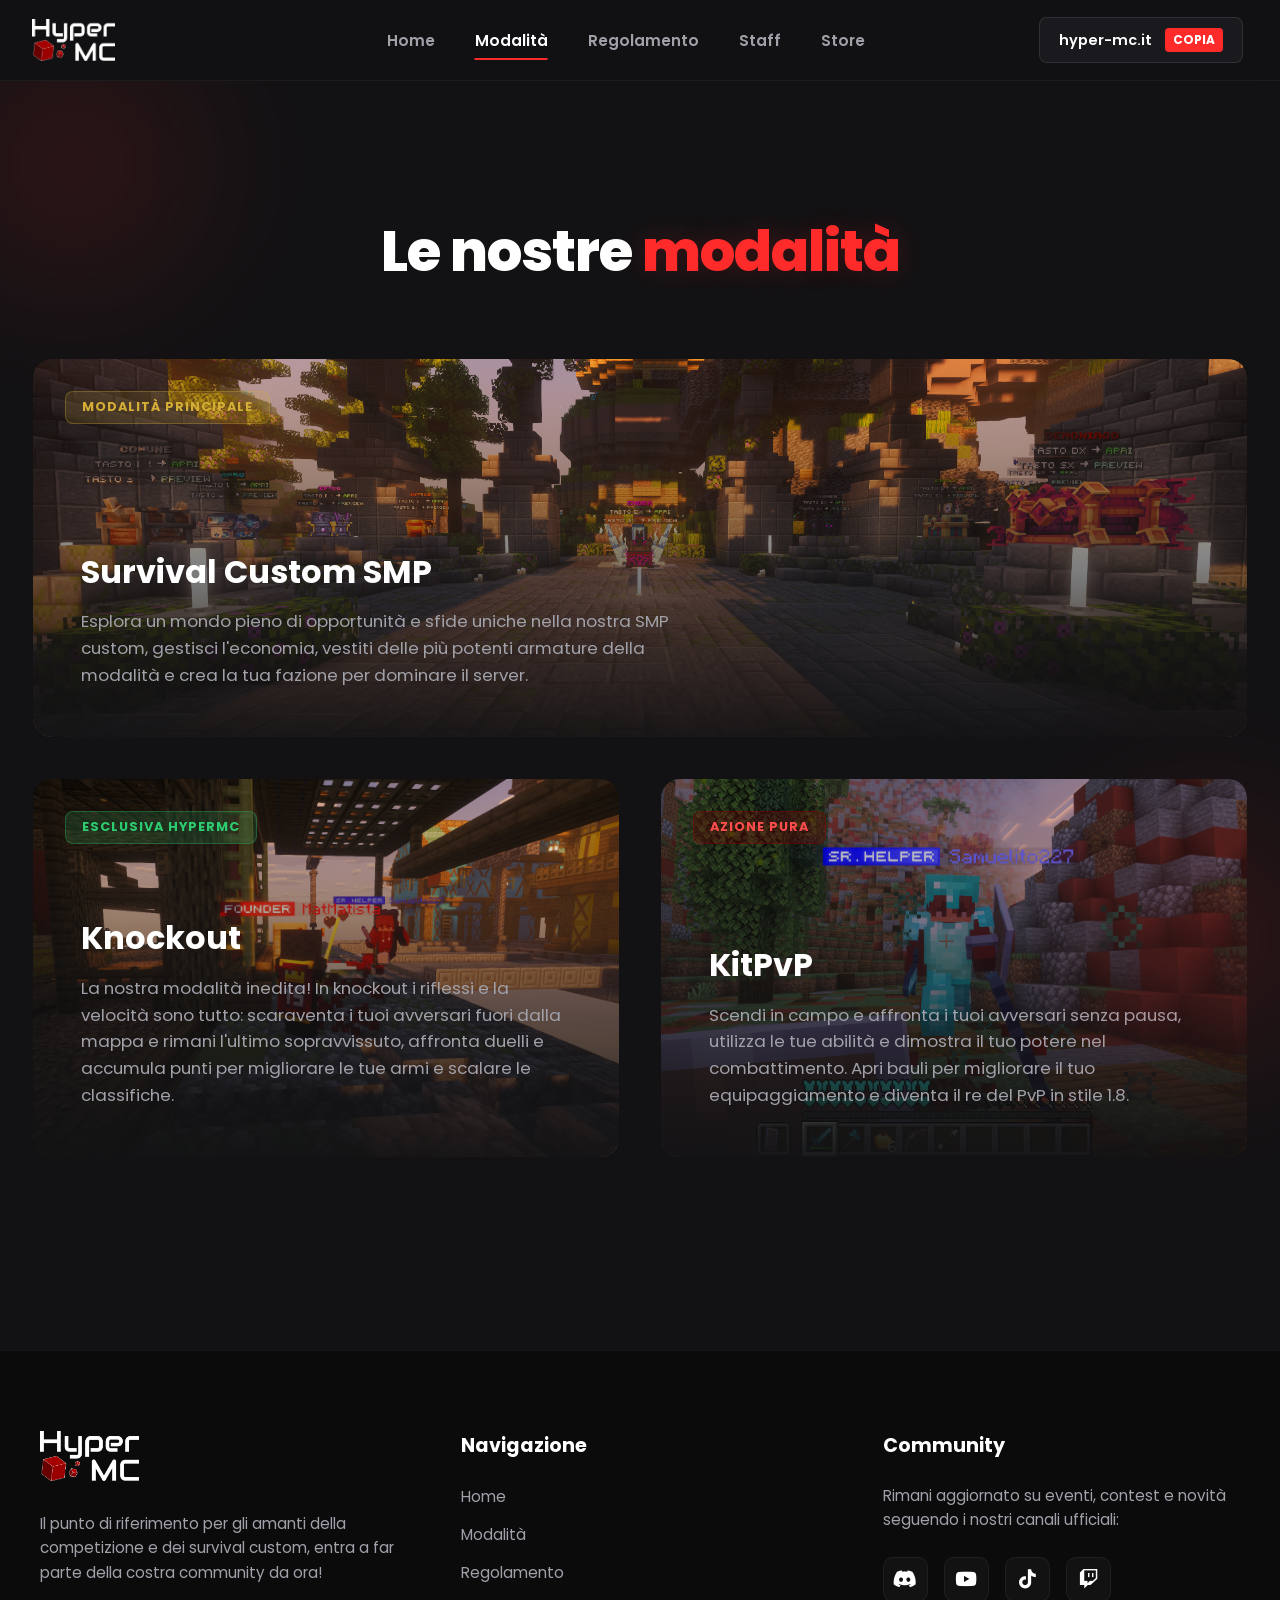
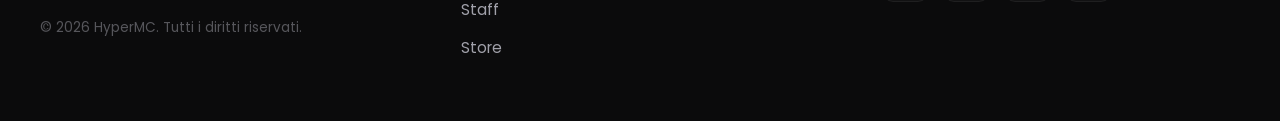
==== commit 56ab89b1: "Nono Commit: HyperMC Website" ====
--- a/modalità.html
+++ b/modalità.html
@@ -4,6 +4,7 @@
     <meta charset="UTF-8">
     <meta name="viewport" content="width=device-width, initial-scale=1.0">
     <title>HyperMC - Modalità</title>
+    <meta name="description" content="Scopri le modalità di gioco uniche di HyperMC, il server Minecraft che offre esperienze competitive e all'avanguardia. Unisciti alla nostra community e vivi l'avventura definitiva!">
     <link href="https://fonts.googleapis.com/css2?family=Poppins:wght@400;600;700&display=swap" rel="stylesheet">
     <link rel="stylesheet" href="https://cdnjs.cloudflare.com/ajax/libs/font-awesome/6.4.0/css/all.min.css">
     <link rel="stylesheet" href="https://unpkg.com/aos@next/dist/aos.css" />
--- a/style.css
+++ b/style.css
@@ -543,7 +543,7 @@
 .evento-container {
     max-width: 1300px;
     margin: 0 auto;
-    background: linear-gradient(145deg, #181818, #101010);
+    background: var(--bg-card);
     border: 2px solid #ff2a2a; /* Rosso stile HyperMC */
     border-radius: 16px;
     padding: 40px;
@@ -1881,7 +1881,7 @@
         font-size: 0.95rem !important;
         padding: 0 0.5rem;
     }
-.evento-apertura-section {
+    .evento-apertura-section {
         padding: 2rem 1rem 3rem 1rem;
     }
 
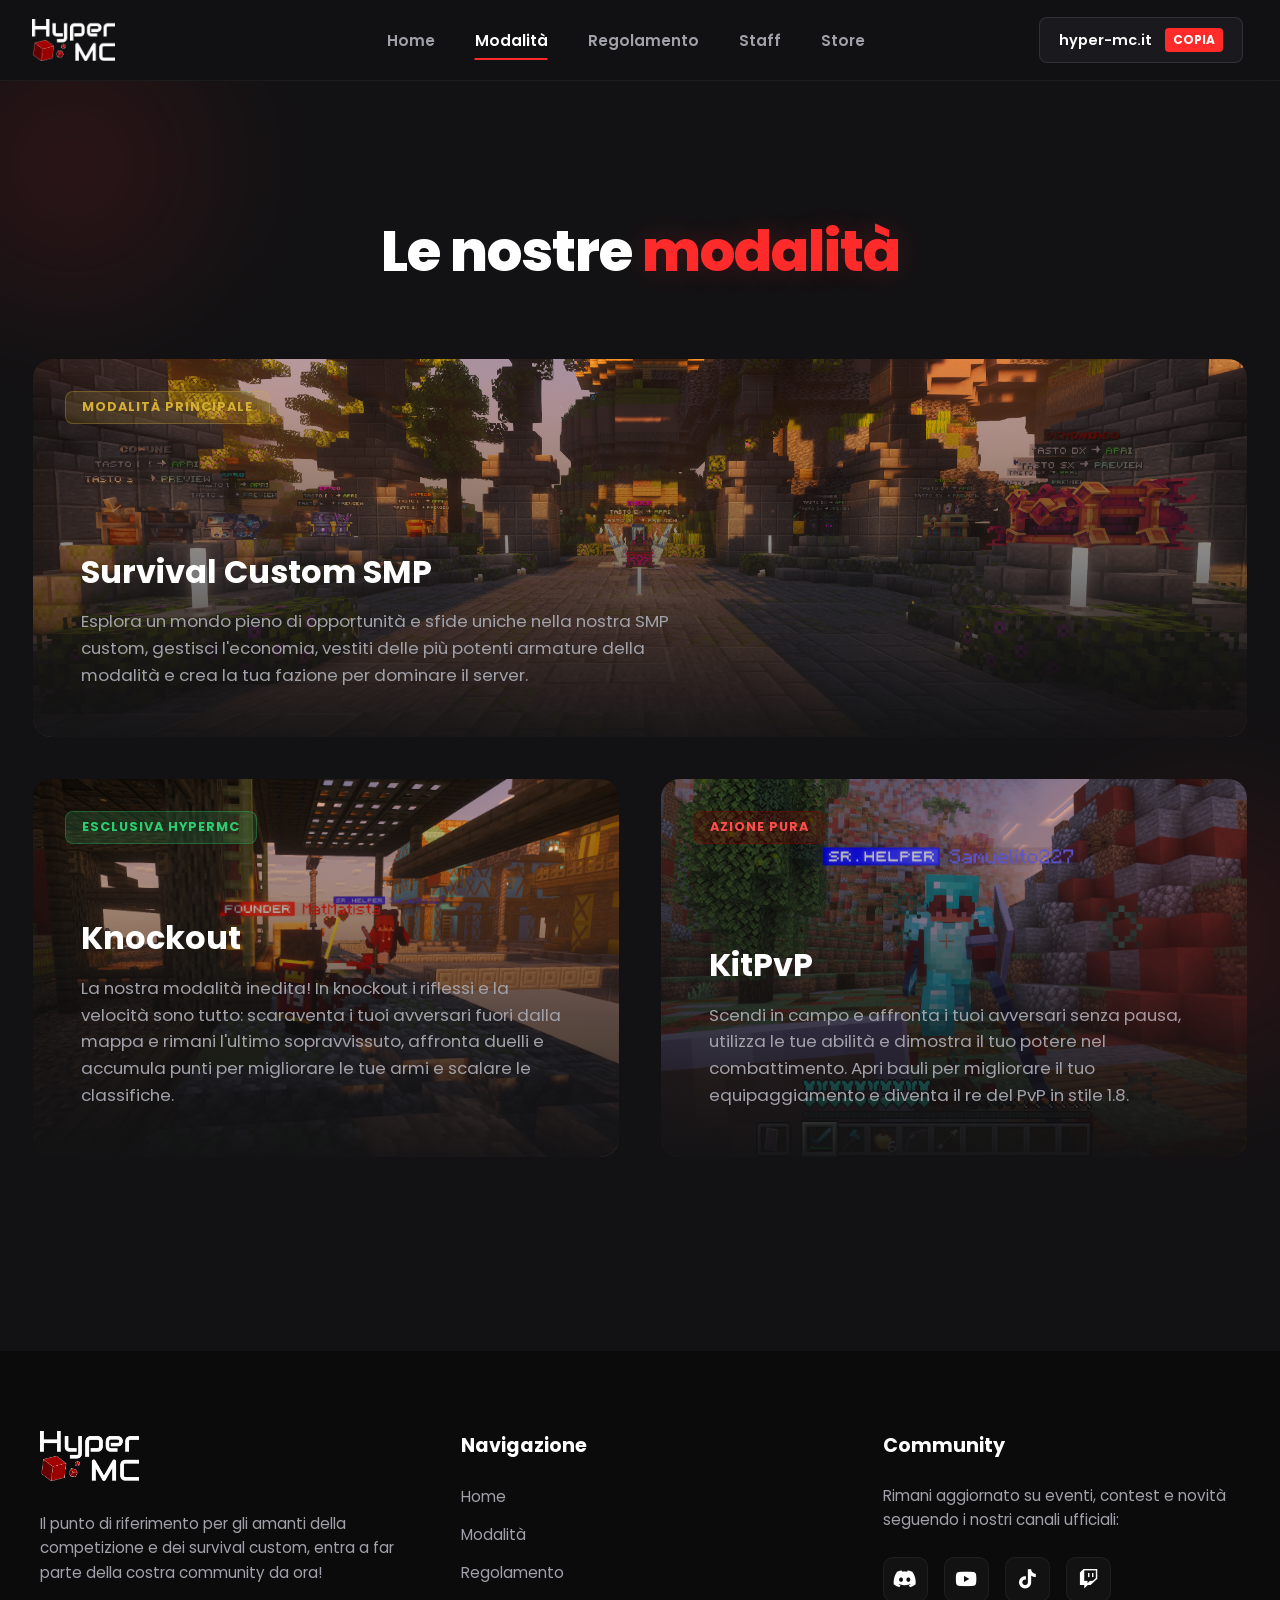
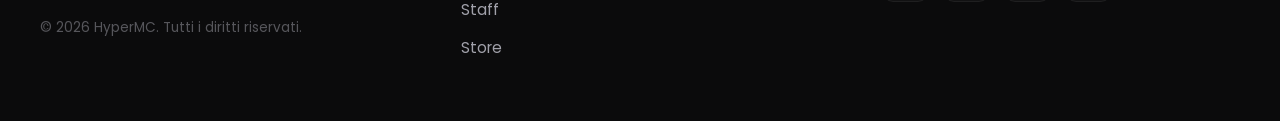
==== commit 504c6e24: "Sedicesimo commit: HyperMC Website" ====
--- a/modalità.html
+++ b/modalità.html
@@ -10,6 +10,7 @@
     <link rel="stylesheet" href="https://unpkg.com/aos@next/dist/aos.css" />
     <link rel="stylesheet" href="style.css">
     <link rel="icon" type="image/png" href="hypermc_icon.png">
+    <meta name="thumbnail" content="www.hyper-mc.it/anteprima.png" />
 </head>
 <body id="mod-page  ">
     <header class="main-header">
--- a/style.css
+++ b/style.css
@@ -16,6 +16,10 @@
     box-sizing: border-box;
     font-family: 'Poppins', sans-serif;
     scroll-behavior: smooth;
+}
+::selection {
+  background-color: #ff2a2a; /* Colore dello sfondo */
+  color: black;            /* Colore del testo */
 }
 
 body {
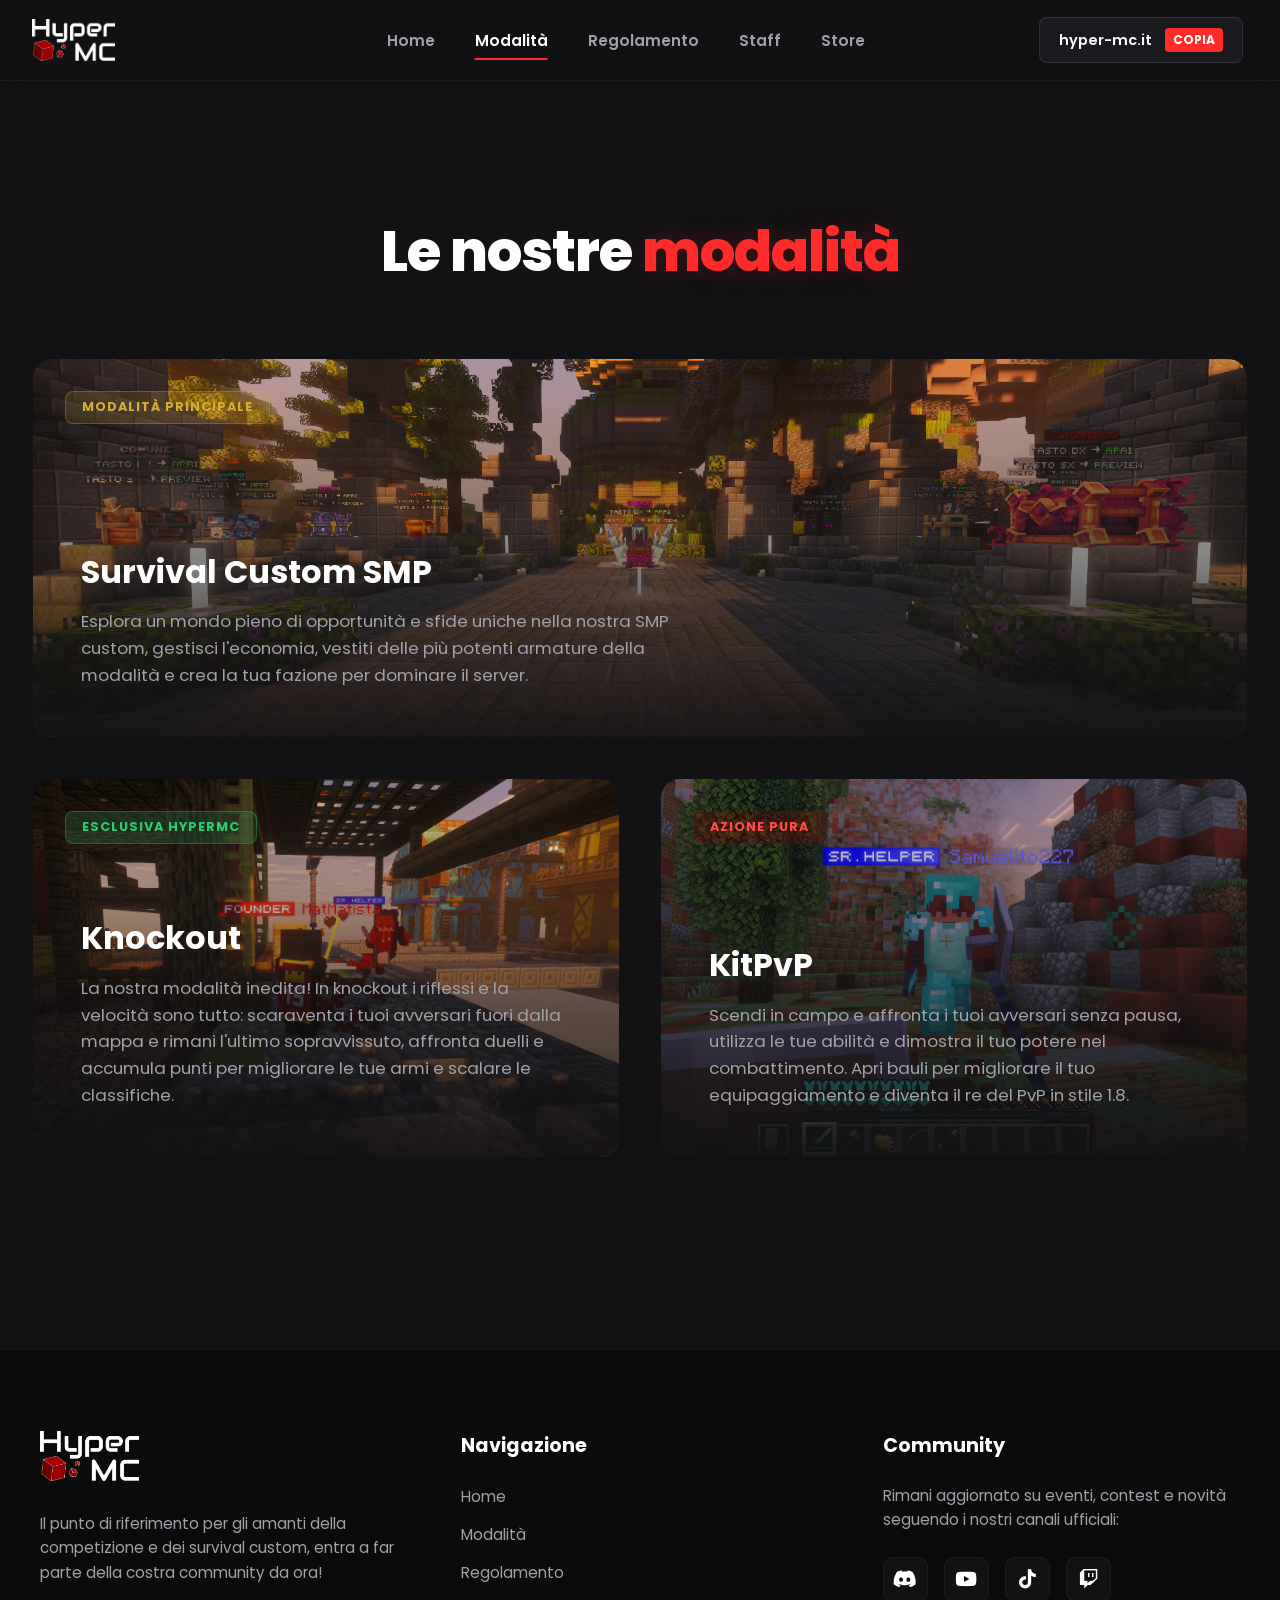
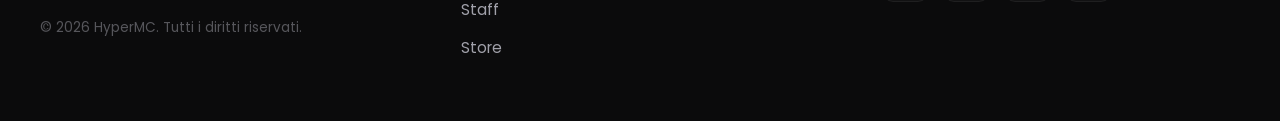
==== commit 05104729: "HyperMC Webisite v2.0.0" ====
--- a/modalità.html
+++ b/modalità.html
@@ -43,14 +43,29 @@
         </div>
     </header>
 
+        <!-- MENU TASTO DESTRO PERSONALIZZATO -->
+<div id="custom-context-menu" class="context-menu">
+    <ul>
+        <li><a href="https://www.hyper-mc.it/store"><i class="fas fa-shopping-cart"></i> Store</a></li>
+        
+        <li class="menu-divider"></li>
+        
+        <li><a href="https://discord.gg/j9Db7fVNSX" target="_blank"><i class="fab fa-discord"></i> Entra nel Discord</a></li>
+        <li><a href="https://youtube.com/@hypermc_official" target="_blank"><i class="fab fa-youtube"></i> Seguici su Youtube</a></li>
+        <li><a href="https://twitch.tv/hypermc_network" target="_blank"><i class="fab fa-twitch"></i> Seguici su Twitch</a></li>
+        <li><a href="https://tiktok.com/@hypermc_official" target="_blank"><i class="fab fa-tiktok"></i> Seguici su TikTok</a></li>
+        
+        <li class="menu-divider"></li>
+        
+        <li><a href="https://minecraft-italia.it/vota/hypermc_official" target="_blank"><i class="fas fa-check-circle"></i> Votaci su MCITA</a></li>
+    </ul>
+</div>
+
     <script>
         function copyIP() {
             alert("IP Copiato! (In seguito metteremo l'effetto moderno)");
         }
     </script>
-    <section id="home" class="hero-section">
-    <div class="glow-effect top-left"></div>
-    <div class="glow-effect bottom-right"></div>
     <section id="modes" class="modes-section">
     
     <div class="modes-header">
@@ -124,6 +139,21 @@
     }
 });
 </script>
+<!-- POPUP NOTIFICA VOTO ANIMATO -->
+<div id="vote-notification" class="vote-notification">
+    <div class="vote-notification-body">
+        <div class="vote-icon-box">
+            <i class="fa-solid fa-gift"></i>
+        </div>
+        <div class="vote-content">
+            <p class="vote-text"><strong id="vote-player-name">Player</strong> ha appena votato!</p>
+            <a href="https://minecraft-italia.net/lista/server/hypermc_official" class="vote-action-link">Clicca per votare anche tu <i class="fa-solid fa-arrow-right"></i></a>
+        </div>
+        <button class="vote-close-btn" onclick="closeVoteNotification()" aria-label="Chiudi">&times;</button>
+    </div>
+    <!-- Barra temporizzata -->
+    <div class="vote-progress-bar" id="vote-progress-bar"></div>
+</div>
 </body>
 </div> </section> <footer class="main-footer">
     <div class="footer-container">
--- a/style.css
+++ b/style.css
@@ -21,6 +21,38 @@
   background-color: #ff2a2a; /* Colore dello sfondo */
   color: black;            /* Colore del testo */
 }
+::-webkit-scrollbar
+    {
+        display: none;
+    }
+/* ==========================================
+   EFFETTO SCINTILLE AL CLICK
+   ========================================== */
+
+.click-spark {
+    position: fixed;
+    pointer-events: none;
+    border-radius: 50%;
+    background-color: var(--primary-red, #ff2a2a);
+    box-shadow: 0 0 6px var(--primary-red, #ff2a2a), 0 0 10px #ffffff;
+    z-index: 999999;
+    transform: translate(-50%, -50%);
+    animation: sparkBurst 0.6s cubic-bezier(0.1, 0.8, 0.25, 1) forwards;
+}
+
+@keyframes sparkBurst {
+    0% {
+        transform: translate(-50%, -50%) translate(0, 0) scale(1);
+        opacity: 1;
+    }
+    60% {
+        opacity: 1;
+    }
+    100% {
+        transform: translate(-50%, -50%) translate(var(--tx), var(--ty)) scale(0);
+        opacity: 0;
+    }
+}
 
 body {
     margin: 0;
@@ -33,6 +65,19 @@
     display: flex;
     flex-direction: column;
     min-height: 100vh; /* Costringe la pagina a essere alta almeno quanto lo schermo */
+    cursor: url('freccia-rossa.png') 0 0, auto;
+}
+/* Applica la manina a TUTTI gli elementi cliccabili del sito */
+a, 
+button, 
+[role="button"], 
+input[type="submit"], 
+input[type="button"],
+.btn,        /* Classi standard per bottoni (es. Bootstrap) */
+.button, 
+[onclick],   /* Qualsiasi elemento con un click via JavaScript */
+cursor-pointer { 
+  cursor: url('manina-rossa.png') 7 0, pointer !important;
 }
 
 /* ==========================================
@@ -171,52 +216,174 @@
 /* ==========================================
    STILE HERO SECTION
    ========================================== */
-/* MODIFICA QUESTO NEL TUO CSS */
+
 .hero-section {
-    position: relative;             /* Ancoraggio elementi interni */
-    min-height: 85vh;              /* Altezza della sezione */
-    display: flex;                  /* Attiva il box flessibile */
-    align-items: center;            /* Centra il contenuto in verticale */
-    overflow: hidden;               /* Taglia le luci fuori schermo */
-    background-color: #121214;      /* Grigio scuro originale di base */
-}
-
-/* Spostiamo l'immagine qui sotto, così si attiva SOLO se siamo nella Home */
-#home-page .hero-section {
-    background-image: url('img-hero3.png'); /* L'immagine si carica solo nella Home */
-    background-position: calc(100% + 100px) center; /* Posiziona l'immagine */
-    background-repeat: no-repeat;   /* Impedisce la ripetizione */
-    background-size: cover;         /* Copre l'intera altezza */
-}
-
-/* MODIFICA QUESTO NEL TUO CSS */
-/* Aggiungendo #home-page prima, la sfumatura esisterà SOLO nella Home */
-#home-page .hero-section::before {
-    content: '';                    /* Genera l'elemento virtuale del velo */
-    position: absolute;             /* Lo sovrappone sopra alla sezione */
-    top: 0;                         /* Parte dal limite superiore */
-    left: 0;                        /* Parte dal limite sinistro */
-    width: 100%;                    /* Esteso su tutta la larghezza */
-    height: 100%;                   /* Esteso su tutta l'altezza */
-    /* Il gradiente originale che si attiva solo nella pagina principale */
-    background: linear-gradient(to right, #121214 0%, #121214 35%, rgba(18, 18, 20, 0.3) 70%, rgba(18, 18, 20, 0) 100%),
-                linear-gradient(to bottom, #121214 0%, transparent 15%, transparent 85%, #121214 100%);
-    z-index: 1;                     /* Sopra lo sfondo, sotto ai testi */
-}
-
+    position: relative;
+    min-height: 85vh;
+    display: flex;
+    align-items: center;
+    overflow: hidden;
+    background-color: #121214;
+}
+
+/* SFONDO IMMAGINE */
+.hero-section::after {
+    content: '';
+    position: absolute;
+    top: 0;
+    left: 0;
+    height: 100%;
+    
+    /* Si estende da sinistra fino al bordo dei 1300px (linea verde) */
+    width: min(100%, calc(50% + 650px));
+    
+    background-image: 
+        /* SFUMATURA DESTRA: molto più leggera, parte solo dall'80% in poi */
+        linear-gradient(to right, transparent 80%, #121214 100%),
+        /* SFUMATURA SINISTRA: leggera per rendere leggibile il testo */
+        linear-gradient(to right, #121214 0%, rgba(18, 18, 20, 0.7) 20%, transparent 45%),
+        /* SFUMATURA ALTO/BASSO: Raccordo verticale */
+        linear-gradient(to bottom, #121214 0%, transparent 15%, transparent 85%, #121214 100%),
+        /* IMMAGINE DI SFONDO */
+        url('img-hero3.png');
+        
+    background-repeat: no-repeat;
+    
+    /* Posiziona l'immagine a destra e la scala SENZA tagliarla */
+    background-position: right center;
+    background-size: contain;
+    
+    z-index: 0;
+}
+
+/* CONTENITORE TESTI E BOTTONI */
 .hero-container {
-    max-width: 1300px;              /* Larghezza massima del contenitore */
-    margin: 0 auto;                 /* Centra il blocco nella pagina */
-    padding: 2rem;                  /* Spazio di distacco dai bordi */
-    width: 100%;                    /* Occupa tutto lo spazio orizzontale */
-    z-index: 10;                    /* Spinge i testi sopra al velo sfumato */
-}
-
-/* COLONNA SINISTRA: TESTI */
-.hero-content {
-    max-width: 600px;               /* Contiene il testo per non farlo allargare troppo */
-}
-
+    position: relative; /* Indispensabile per ancorare i personaggi */
+    max-width: 1300px;
+    margin: 0 auto;
+    padding: 2rem;
+    width: 100%;
+    z-index: 10;
+}
+/* POSIZIONAMENTO CONTENITORE PERSONAGGI + CUBI */
+.hero-characters {
+    position: absolute;
+    bottom: -75px; 
+    right: 15%; 
+    width: 38%; 
+    max-width: 460px; 
+    z-index: 2;
+    pointer-events: none;
+}
+
+/* IMMAGINE PERSONAGGI (LIVELLO INTERMEDIO) */
+.hero-characters .img-personaggi {
+    width: 100%;
+    height: auto;
+    display: block;
+    position: relative;
+    z-index: 2; /* Sta SOPRA la Redstone ma SOTTO Diamante e Smeraldo */
+    filter: drop-shadow(0 10px 20px rgba(0, 0, 0, 0.7));
+}
+
+/* STILE BASE CUBI FLUTTUANTI */
+.hero-characters .cubo {
+    position: absolute;
+    height: auto;
+    animation: floatAnimation 4s ease-in-out infinite;
+}
+
+/* 1. CUBO REDSTONE (Sulla spalla del cactus - DIETRO) */
+.hero-characters .cubo-redstone {
+    top: 20%;
+    left: -4%;
+    width: 22%;
+    z-index: 1;
+
+    /* Rotazione di partenza (prima dell'avvio dell'animazione) */
+    transform: rotate(-15deg);
+
+    /* Usa l'animazione con rotazione integrata */
+    animation: floatAnimationRedstone 3.8s ease-in-out infinite;
+    animation-delay: 0s;
+    animation-fill-mode: backwards;
+}
+
+/* 2. CUBO DIAMANTE (In basso al centro - DAVANTI) */
+.hero-characters .cubo-diamante {
+    bottom: 10%;
+    right: 40%;
+    width: 28%;
+    z-index: 3; /* z-index > 2: Va DAVANTI ai personaggi */
+    animation-duration: 4.5s;
+    animation-delay: 0.7s; /* Ritardo per sfalsare il movimento */
+}
+
+/* 3. CUBO SMERALDO (A destra - DAVANTI) */
+.hero-characters .cubo-smeraldo {
+    top: -3%;
+    right: -7%;
+    width: 21%;
+    z-index: 1; /* z-index > 2: Va DAVANTI ai personaggi */
+    transform: scaleY(-1);
+    animation: floatAnimationFlipped 4.1s ease-in-out infinite;
+    animation-delay: 1.3s;
+    animation-fill-mode: backwards;
+}
+/* ANIMAZIONE SPECCHIATA (Mantiene lo scaleX(-1) attivo durante tutta la fluttuazione) */
+@keyframes floatAnimationFlipped {
+    0% {
+        transform: scaleY(-1) translateY(0px);
+    }
+    50% {
+        transform: scaleY(-1) translateY(-15px);
+    }
+    100% {
+        transform: scaleY(-1) translateY(0px);
+    }
+}
+/* ANIMAZIONE CON ROTAZIONE PER IL CUBO ROSSO */
+@keyframes floatAnimationRedstone {
+    0% {
+        transform: rotate(-15deg) translateY(0px);
+    }
+    50% {
+        transform: rotate(-15deg) translateY(-15px);
+    }
+    100% {
+        transform: rotate(-15deg) translateY(0px);
+    }
+}
+
+/* GESTIONE MOBILE */
+@media (max-width: 992px) {
+    .hero-characters {
+        position: relative;
+        width: 80%;
+        max-width: 400px;
+        margin: 30px auto 0 auto;
+        right: auto;
+        bottom: 0;
+    }
+}
+
+.hero-characters img {
+    width: 100%;
+    height: auto;
+    display: block;
+    filter: drop-shadow(0 10px 20px rgba(0, 0, 0, 0.7));
+}
+
+/* Gestione dispositivi mobili / schermi piccoli */
+@media (max-width: 992px) {
+    .hero-characters {
+        position: relative;
+        width: 80%;
+        max-width: 400px;
+        margin: 30px auto 0 auto;
+        right: auto;
+    }
+}
 .hero-title {
     font-size: 4rem;                /* Grandezza del titolo principale */
     font-weight: 700;                /* Spessore del carattere in grassetto */
@@ -279,28 +446,6 @@
     border-color: var(--primary-red);
     background-color: rgba(255, 42, 42, 0.05);
     transform: translateY(-3px);
-}
-
-/* AMBIENT GLOW (LUCI DI SFONDO) */
-.glow-effect {
-    position: absolute;
-    width: 400px;
-    height: 400px;
-    background: radial-gradient(circle, rgba(255, 42, 42, 0.15) 0%, rgba(0,0,0,0) 70%);
-    border-radius: 50%;
-    filter: blur(60px);
-    z-index: 1;
-    pointer-events: none; /* Evita che le luci blocchino i click sui bottoni */
-}
-
-.glow-effect.top-left {
-    top: -10%;
-    left: -10%;
-}
-
-.glow-effect.bottom-right {
-    bottom: 10%;
-    right: -10%;
 }
 
 /* ==========================================
@@ -639,6 +784,82 @@
     height: auto;
     object-fit: contain;
     border-radius: 12px;
+}
+/* --- SEZIONE VOTA HYPERMC --- */
+.sezione-vota {
+    padding: 3rem 2rem 5rem 2rem;
+    position: relative;
+    z-index: 10;
+}
+
+.vota-container {
+    max-width: 1300px;
+    margin: 0 auto;
+    background: radial-gradient(circle at center, #241212 0%, #101010 100%);
+    border: 2px solid #ff2a2a;
+    border-radius: 24px;
+    padding: 45px 30px;
+    text-align: center;
+    box-shadow: 0 0 35px rgba(255, 42, 42, 0.2);
+    position: relative;
+    overflow: hidden;
+}
+
+.vota-content {
+    max-width: 800px;
+    margin: 0 auto;
+    display: flex;
+    flex-direction: column;
+    align-items: center;
+}
+
+/* Badge con micro-effetto */
+.vota-badge {
+    display: inline-block;
+    padding: 0.35rem 0.9rem;
+    background: rgba(255, 42, 42, 0.15);
+    color: #ff2a2a;
+    font-size: 0.75rem;
+    font-weight: 700;
+    text-transform: uppercase;
+    letter-spacing: 1px;
+    border-radius: 6px;
+    border: 1px solid rgba(255, 42, 42, 0.3);
+    margin-bottom: 1.2rem;
+}
+
+.vota-container h2 {
+    color: #ffffff;
+    font-size: 2.2rem;
+    margin-bottom: 15px;
+    font-weight: 700;
+}
+
+.vota-descrizione {
+    color: #cccccc;
+    font-size: 1.05rem;
+    line-height: 1.6;
+    margin-bottom: 30px;
+}
+
+.vota-descrizione strong {
+    color: #ff2a2a;
+}
+
+/* Bottone di Azione (Call to Action) */
+.btn-vota {
+    display: inline-flex;
+    align-items: center;
+    gap: 12px;
+    background: #ff2a2a;
+    color: #ffffff;
+    font-weight: 700;
+    font-size: 1.05rem;
+    padding: 14px 32px;
+    border-radius: 10px;
+    text-decoration: none;
+    transition: all 0.3s ease;
+    box-shadow: 0 4px 20px rgba(255, 42, 42, 0.4);
 }
 /* ==========================================
    STILE SEZIONE DISCORD BANNER
@@ -1175,11 +1396,20 @@
     color: #ff6969;
     border: 1px solid rgba(255, 63, 63, 0.301);
 }
-
+.role-admin {
+    background: rgba(204, 201, 46, 0.308);
+    color: #ccbc2e;
+    border: 1px solid rgba(204, 180, 46, 0.308);
+}
 .role-srhelper {
     background: rgba(46, 56, 204, 0.15);
     color: #2e4bcc;
     border: 1px solid rgba(46, 56, 204, 0.15);
+}
+.role-helper {
+    background: rgba(46, 180, 204, 0.15);
+    color: #00d9e9;
+    border: 1px solid rgba(46, 180, 204, 0.15);
 }
 .role-trainee {
     background: rgba(99, 99, 99, 0.15);
@@ -1191,6 +1421,8 @@
 .staff-card.border-lightred:hover { border-color: rgba(214, 64, 64, 0.5); box-shadow: 0 10px 30px rgba(52, 152, 219, 0.05); }
 .staff-card.border-blue:hover { border-color: rgba(46, 56, 204, 0.5); box-shadow: 0 10px 30px rgba(46, 204, 113, 0.05); }
 .staff-card.border-gray:hover { border-color: rgba(177, 177, 177, 0.5); box-shadow: 0 10px 30px rgba(46, 204, 113, 0.05); }
+.staff-card.border-yellow:hover { border-color: rgba(204, 201, 46, 0.5); box-shadow: 0 10px 30px rgba(204, 201, 46, 0.05); }
+.staff-card.border-lightblue:hover { border-color: rgba(46, 180, 204, 0.5); box-shadow: 0 10px 30px rgba(46, 180, 204, 0.05); }
 /*---SEZIONE STORE COMING SOON---*/
 .coming-soon-section {
     padding: 6rem 2rem;
@@ -1386,6 +1618,276 @@
     background-color: white; /* Puoi metterlo anche arancione #DB862B se preferisci! */
     border-radius: 3px;
     transition: all 0.3s ease; /* Servirà per le future animazioni */
+}
+/* --- POPUP NOTIFICA VOTO ANIMATO --- */
+.vote-notification {
+    position: fixed;
+    bottom: 25px;
+    left: 25px;
+    background: rgba(18, 18, 18, 0.95);
+    border: 1.5px solid #ff2a2a;
+    border-radius: 12px;
+    box-shadow: 0 10px 30px rgba(255, 42, 42, 0.25);
+    z-index: 9999;
+    backdrop-filter: blur(10px);
+    max-width: 380px;
+    overflow: hidden;
+    
+    /* Stato nascosto (fuori dallo schermo a sinistra) */
+    opacity: 0;
+    visibility: hidden;
+    transform: translateX(-110%) scale(0.9);
+    transition: opacity 0.4s cubic-bezier(0.175, 0.885, 0.32, 1.275), 
+                transform 0.45s cubic-bezier(0.175, 0.885, 0.32, 1.275),
+                visibility 0.4s;
+}
+
+/* Stato visibile (fatto scattare da JS) */
+.vote-notification.show {
+    opacity: 1;
+    visibility: visible;
+    transform: translateX(0) scale(1);
+    animation: glowPulse 3s infinite alternate;
+}
+
+.vote-notification-body {
+    display: flex;
+    align-items: center;
+    gap: 14px;
+    padding: 16px 18px;
+}
+
+.vote-icon-box {
+    width: 42px;
+    height: 42px;
+    background: rgba(255, 42, 42, 0.15);
+    border: 1px solid rgba(255, 42, 42, 0.4);
+    border-radius: 10px;
+    display: flex;
+    align-items: center;
+    justify-content: center;
+    color: #ff2a2a;
+    font-size: 1.2rem;
+    flex-shrink: 0;
+    box-shadow: 0 0 12px rgba(255, 42, 42, 0.3);
+}
+
+.vote-content {
+    flex: 1;
+}
+
+.vote-text {
+    color: #e0e0e0;
+    font-size: 0.88rem;
+    margin: 0 0 4px 0;
+    line-height: 1.3;
+}
+
+.vote-text strong {
+    color: #ffffff;
+    font-weight: 700;
+}
+
+.vote-action-link {
+    color: #ff2a2a;
+    font-size: 0.82rem;
+    font-weight: 700;
+    text-decoration: none;
+    display: inline-flex;
+    align-items: center;
+    gap: 5px;
+    transition: transform 0.2s ease, color 0.2s ease;
+}
+
+.vote-action-link:hover {
+    color: #ffffff;
+    transform: translateX(3px);
+}
+
+.vote-close-btn {
+    background: none;
+    border: none;
+    color: #777;
+    font-size: 1.4rem;
+    cursor: pointer;
+    padding: 0;
+    margin-left: 5px;
+    line-height: 1;
+    transition: color 0.2s;
+}
+
+.vote-close-btn:hover {
+    color: #ffffff;
+}
+
+/* Barra di avanzamento countdown */
+.vote-progress-bar {
+    height: 3px;
+    background: #ff2a2a;
+    width: 100%;
+    box-shadow: 0 0 8px #ff2a2a;
+}
+
+.vote-notification.show .vote-progress-bar {
+    animation: shrinkProgress 6s linear forwards;
+}
+
+/* --- ANIMAZIONI --- */
+@keyframes shrinkProgress {
+    from { width: 100%; }
+    to { width: 0%; }
+}
+
+@keyframes glowPulse {
+    0% { box-shadow: 0 8px 25px rgba(255, 42, 42, 0.2); }
+    100% { box-shadow: 0 10px 35px rgba(255, 42, 42, 0.5); }
+}
+/* ==========================================
+   MENU TASTO DESTRO HYPERMC
+   ========================================== */
+.context-menu {
+    position: fixed;
+    background-color: #1a1a1e;
+    border: 2px solid var(--primary-red, #ff2a2a);
+    border-radius: 12px;
+    box-shadow: 0 10px 25px rgba(0, 0, 0, 0.7);
+    z-index: 999999;
+    padding: 8px 0;
+    min-width: 210px;
+    overflow: hidden;
+
+    /* ANIMAZIONE INGRESSO */
+    opacity: 0;
+    transform: scale(0.85);
+    transform-origin: top left;
+    pointer-events: none;
+    transition: opacity 0.2s cubic-bezier(0.16, 1, 0.3, 1), 
+                transform 0.2s cubic-bezier(0.16, 1, 0.3, 1);
+}
+
+.context-menu.attivo {
+    opacity: 1;
+    transform: scale(1);
+    pointer-events: auto;
+}
+
+.context-menu ul {
+    list-style: none;
+    margin: 0;
+    padding: 0;
+}
+
+.context-menu ul li a {
+    display: flex;
+    align-items: center;
+    gap: 12px;
+    padding: 10px 18px;
+    color: #ffffff;
+    text-decoration: none;
+    font-size: 0.92rem;
+    font-weight: 600;
+    transition: background-color 0.2s ease, color 0.2s ease;
+}
+
+.context-menu ul li a:hover {
+    background-color: var(--primary-red, #ff2a2a);
+    color: #ffffff;
+}
+
+.context-menu i {
+    width: 18px;
+    text-align: center;
+    color: var(--primary-red, #ff2a2a);
+    transition: color 0.2s ease;
+}
+
+.context-menu ul li a:hover i {
+    color: #ffffff;
+}
+
+/* DIVISORI TRA LE SEZIONI */
+.context-menu .menu-divider {
+    height: 1px;
+    background-color: rgba(255, 255, 255, 0.1);
+    margin: 6px 0;
+}
+/* ==========================================
+   PAGINA ACCESSO NEGATO (NO-ACCESS)
+   ========================================== */
+
+.no-access-body {
+    background-color: #121214;
+    color: #ffffff;
+    min-height: 100vh;
+    display: flex;
+    align-items: center;
+    justify-content: center;
+    margin: 0;
+    padding: 2rem;
+    box-sizing: border-box;
+}
+
+.no-access-container {
+    display: flex;
+    align-items: center;
+    justify-content: center;
+    gap: 4rem;
+    max-width: 1100px;
+    width: 100%;
+}
+
+.no-access-image {
+    flex: 1;
+    max-width: 450px;
+}
+
+.no-access-image img {
+    width: 100%;
+    height: auto;
+    display: block;
+    filter: drop-shadow(0 10px 25px rgba(0, 0, 0, 0.8));
+}
+
+.no-access-content {
+    flex: 1;
+}
+
+.no-access-content h1 {
+    font-size: 2.8rem;
+    font-weight: 700;
+    line-height: 1.2;
+    margin-bottom: 2rem;
+}
+
+.no-access-content h1 .brand-color {
+    color: var(--primary-red, #ff2a2a);
+    text-shadow: 0 0 20px rgba(255, 42, 42, 0.4);
+}
+
+.no-access-content .btn {
+    display: inline-flex;
+    text-decoration: none;
+}
+
+/* RESPONSIVE SMARTPHONE E TABLET */
+@media (max-width: 768px) {
+    .no-access-container {
+        flex-direction: column;
+        text-align: center;
+        gap: 2rem;
+    }
+
+    .no-access-image {
+        max-width: 280px;
+    }
+
+    .no-access-content h1 {
+        font-size: 2rem;
+    }
+
+    .no-access-content .btn {
+        justify-content: center;
+    }
 }
 /* ==========================================================================
    REGOLE PER MOBILE (Schermi inferiori a 768px)
@@ -1508,73 +2010,75 @@
     .nav-link:hover, .nav-link.active {
         color: var(--primary-red) !important;
     }
-    /* ==========================================================================
-       HERO SECTION MOBILE
-       ========================================================================== */
-
     .hero-section {
-        min-height: 70vh !important; /* Riduce l'altezza per non occupare tutto lo schermo */
-        display: flex !important;
-        align-items: center !important;
-        justify-content: center !important;
-        text-align: center !important; /* Centra tutti i testi su mobile */
-    }
-
-    #home-page .hero-section {
-        background-position: 75% !important; /* Centra l'immagine di sfondo */
-        background-size: cover !important;
-    }
-
-    /* Cambiamo il gradiente: ora scurisce dall'alto verso il basso per proteggere il testo */
-    #home-page .hero-section::before {
-        background: linear-gradient(to bottom, 
-            rgba(18, 18, 20, 0.85) 0%, 
-            rgba(18, 18, 20, 0.7) 50%, 
-            #121214 100%) !important;
+        min-height: auto;
+        padding: 4rem 0 2.5rem 0;
+        text-align: center;
+    }
+
+    /* SFONDO CORRETTO: Copre l'intero contenitore senza rimpicciolirsi */
+    .hero-section::after {
+        width: 100%;
+        height: 100%;
+        background-size: cover;       /* Copre tutta l'area dello sfondo */
+        background-position: center;  /* Centra il punto focale dell'immagine */
+        opacity: 0.25;                /* Garantisce la leggibilità del testo sopra */
     }
 
     .hero-container {
-        padding: 2rem 1.5rem !important;
-    }
-
-    .hero-content {
-        max-width: 100% !important;
-        margin: 0 auto !important;
-    }
-
-    /* Rimpiccioliamo il titolo da 4rem per non farlo andare a capo in 5 righe */
+        display: flex;
+        flex-direction: column;
+        align-items: center;
+    }
+
     .hero-title {
-        font-size: 2.2rem !important; 
-        line-height: 1.2 !important;
-        margin-bottom: 1rem !important;
+        font-size: 2.5rem;
     }
 
     .hero-subtitle {
-        font-size: 1rem !important;
-        margin-bottom: 2rem !important;
-        max-width: 100% !important;
-    }
-
-    /* Mettiamo i bottoni uno sotto l'altro o ben distanziati */
+        font-size: 1rem;
+        margin-left: auto;
+        margin-right: auto;
+        margin-bottom: 2rem;
+    }
+
+    /* I bottoni si dispongono in verticale centrati */
     .hero-buttons {
-        flex-direction: column !important; /* Incolonna i due bottoni */
-        gap: 1rem !important;
+        flex-direction: column;
         width: 100%;
-        max-width: 320px; /* Evita che i bottoni diventino larghi quanto tutto lo schermo */
-        margin: 0 auto !important; /* Centra il blocco bottoni */
+        max-width: 320px;
+        gap: 1rem;
     }
 
     .btn {
-        width: 100% !important; /* Forza i bottoni a prendere tutta la larghezza del contenitore */
-        justify-content: center !important; /* Centra il testo all'interno del bottone */
-        padding: 0.8rem 1.5rem !important;
-    }
-
-    /* Rimpiccioliamo i bagliori per evitare artefatti grafici fastidiosi sui display piccoli */
-    .glow-effect {
-        width: 200px !important;
-        height: 200px !important;
-        opacity: 0.5;
+        width: 100%;
+        justify-content: center;
+    }
+
+    /* I personaggi scendono sotto il testo */
+    .hero-characters {
+        position: relative;
+        width: 80%;
+        max-width: 350px;
+        margin: 2.5rem auto 0 auto;
+        right: auto;
+        bottom: 0;
+    }
+
+    /* Scala e riposizionamento proporzionale dei cubi */
+    .hero-characters .cubo-redstone { 
+        left: -1%; 
+        width: 20%; 
+    }
+
+    .hero-characters .cubo-diamante { 
+        right: 32%; 
+        width: 25%; 
+    }
+
+    .hero-characters .cubo-smeraldo { 
+        right: -2%; 
+        width: 19%; 
     }
     /* ==========================================================================
        FEATURE CARDS MOBILE INTERNE
@@ -1946,4 +2450,35 @@
     .evento-img {
         max-width: 170px;
     }
-}
+    .sezione-vota {
+        padding: 2rem 1rem 3rem 1rem;
+    }
+
+    .vota-container {
+        padding: 30px 20px;
+    }
+
+    .vota-container h2 {
+        font-size: 1.6rem;
+        margin-bottom: 12px;
+    }
+
+    .vota-descrizione {
+        font-size: 0.95rem;
+        margin-bottom: 25px;
+    }
+
+    .btn-vota {
+        width: 100%;
+        justify-content: center;
+        box-sizing: border-box;
+        padding: 12px 20px;
+        font-size: 0.95rem;
+    }
+    .vote-notification {
+        bottom: 15px;
+        left: 15px;
+        right: 15px;
+        max-width: calc(100% - 30px);
+    }
+}
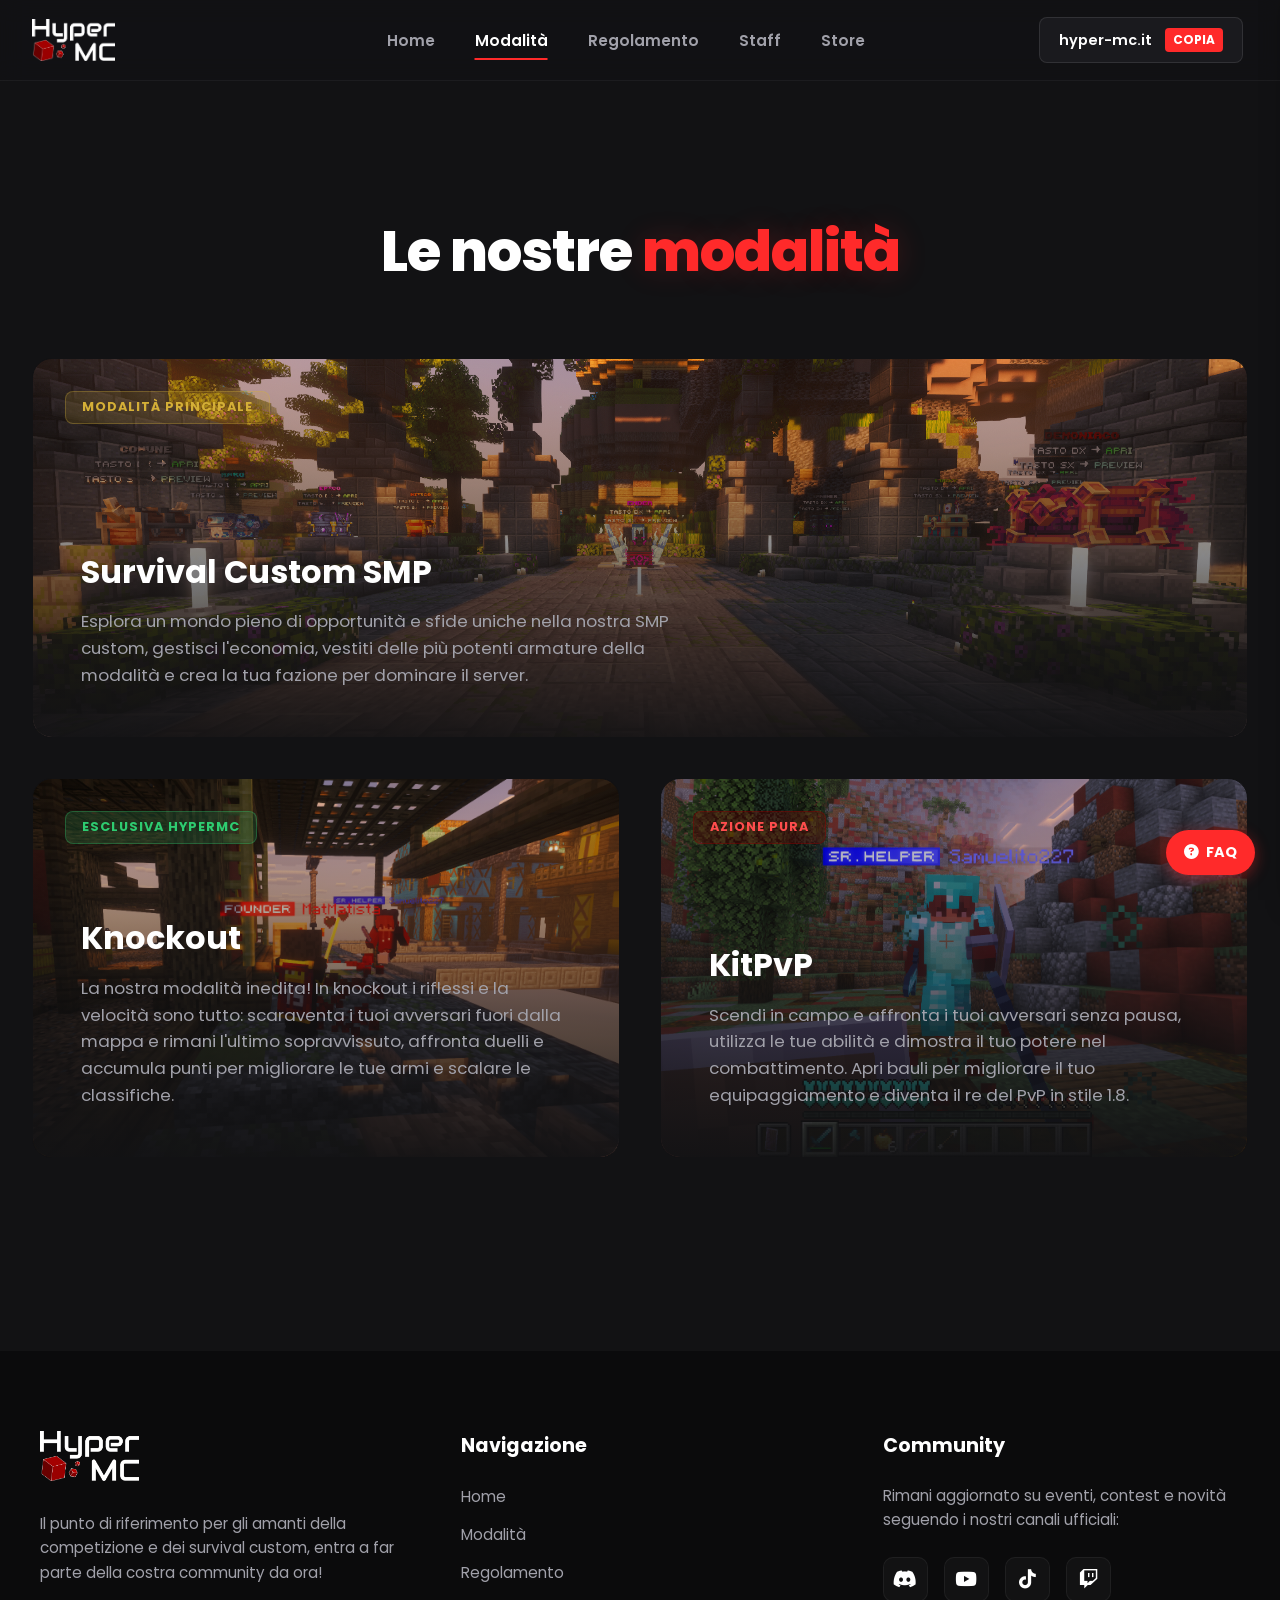
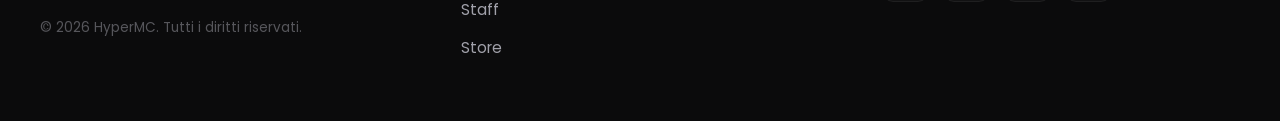
==== commit 0c20e9e6: "HyperMC Website v2.2.0" ====
--- a/modalità.html
+++ b/modalità.html
@@ -42,6 +42,115 @@
             </div>
         </div>
     </header>
+    <!-- PULSANTE FLOTTRANTE IN BASSO A DESTRA (Opzionale, visibile ovunque) -->
+<button id="faq-floating-btn" class="faq-float-btn" title="Domande Frequenti">
+    <i class="fa-solid fa-circle-question"></i>
+    <span>FAQ</span>
+</button>
+
+<!-- OVERLAY SCURO SFONDO -->
+<div id="faq-overlay" class="faq-overlay"></div>
+
+<!-- PANNELLO LATERALE (DRAWER) -->
+<aside id="faq-drawer" class="faq-drawer">
+    <div class="faq-drawer-header">
+        <h3>Domande <span class="highlight">Frequenti</span></h3>
+        <button id="faq-close-btn" class="faq-close-btn">&times;</button>
+    </div>
+
+    <div class="faq-drawer-content">
+        
+        <div class="faq-item">
+            <button class="faq-question">
+                <span>Si può entrare anche da Bedrock Edition?</span>
+                <i class="fa-solid fa-chevron-down faq-icon"></i>
+            </button>
+            <div class="faq-answer">
+                <p>No, al momento il server è solo per Java Edition, verrete informati quando sarà disponibile anche per Bedrock.</p>
+            </div>
+        </div>
+
+        <div class="faq-item">
+            <button class="faq-question">
+                <span>Si può entrare anche da Minecraft crackato?</span>
+                <i class="fa-solid fa-chevron-down faq-icon"></i>
+            </button>
+            <div class="faq-answer">
+                <p>Si, il server è disponibile per tutti gli utenti sp.</p>
+            </div>
+        </div>
+
+        <div class="faq-item">
+            <button class="faq-question">
+                <span>In quali versioni si può entrare?</span>
+                <i class="fa-solid fa-chevron-down faq-icon"></i>
+            </button>
+            <div class="faq-answer">
+                <p>Il server è disponible dalla 1.21 alla 1.21.8. L'accesso è possibile in 1.21+ ma il range consigliato è il precedente per il caricamento delle texturepack custom.</p>
+            </div>
+        </div>
+
+        <div class="faq-item">
+            <button class="faq-question">
+                <span>Perchè quando entro non posso muovermi?</span>
+                <i class="fa-solid fa-chevron-down faq-icon"></i>
+            </button>
+            <div class="faq-answer">
+                <p>Se al primo ingresso nel server si verifica un problema del genere si prega di controllare la versione, nelle versioni 26.1+ non supportate dal server si genera questo tipo di glitch.</p>
+            </div>
+        </div>
+
+        <div class="faq-item">
+            <button class="faq-question">
+                <span>Come si mette il PIN?</span>
+                <i class="fa-solid fa-chevron-down faq-icon"></i>
+            </button>
+            <div class="faq-answer">
+                <p>Il menù del pin è semplice, basta cliccare sugli slot della crafting table per impostare le cifre il PIN.</p>
+            </div>    
+        </div>
+
+        <div class="faq-item">
+            <button class="faq-question">
+                <span>Se sto afk mi kicka?</span>
+                <i class="fa-solid fa-chevron-down faq-icon"></i>
+            </button>
+            <div class="faq-answer">
+                <p>No, generalmente il server non kicka se si sta afk, quindi si sconsiglia l'uso di macro anti-afk.</p>
+            </div>
+        </div>
+
+        <div class="faq-item">
+            <button class="faq-question">
+                <span>Come posso comprare items dallo store?</span>
+                <i class="fa-solid fa-chevron-down faq-icon"></i>
+            </button>
+            <div class="faq-answer">
+                <p>Al momento lo store non è disponibile, verrete avvisati quando sarà disponibile.</p>
+            </div>
+        </div>
+
+        <div class="faq-item">
+            <button class="faq-question">
+                <span>Come posso candidarmi?</span>
+                <i class="fa-solid fa-chevron-down faq-icon"></i>
+            </button>
+            <div class="faq-answer">
+                <p>Per ogni tipo di candidatura/supporto puoi aprire ticket sul nostro Discord!</p>
+            </div>
+        </div>
+
+        <div class="faq-item">
+            <button class="faq-question">
+                <span>Che tipo di staffer cercate?</span>
+                <i class="fa-solid fa-chevron-down faq-icon"></i>
+            </button>
+            <div class="faq-answer">
+                <p>Cerchiamo principalemente Helper / Chatmod e Moderatori Discord.</p>
+            </div>
+        </div>
+    </div>
+</aside>
 
         <!-- MENU TASTO DESTRO PERSONALIZZATO -->
 <div id="custom-context-menu" class="context-menu">
--- a/style.css
+++ b/style.css
@@ -336,7 +336,7 @@
         transform: scaleY(-1) translateY(0px);
     }
     50% {
-        transform: scaleY(-1) translateY(-15px);
+        transform: scaleY(-1) translateY(-18px);
     }
     100% {
         transform: scaleY(-1) translateY(0px);
@@ -348,7 +348,7 @@
         transform: rotate(-15deg) translateY(0px);
     }
     50% {
-        transform: rotate(-15deg) translateY(-15px);
+        transform: rotate(-15deg) translateY(-18px);
     }
     100% {
         transform: rotate(-15deg) translateY(0px);
@@ -1868,6 +1868,187 @@
     display: inline-flex;
     text-decoration: none;
 }
+/* ==========================================
+   PANNELLO LATERALE FAQ (SIDE DRAWER)
+   ========================================== */
+
+/* Overlay Sfondo Scuro */
+.faq-overlay {
+    position: fixed;
+    top: 0;
+    left: 0;
+    width: 100vw;
+    height: 100vh;
+    background: rgba(0, 0, 0, 0.7);
+    backdrop-filter: blur(4px);
+    z-index: 999998;
+    opacity: 0;
+    visibility: hidden;
+    transition: opacity 0.3s ease, visibility 0.3s ease;
+}
+
+.faq-overlay.active {
+    opacity: 1;
+    visibility: visible;
+}
+
+/* Drawer Pannello */
+.faq-drawer {
+    position: fixed;
+    top: 0;
+    right: -420px; /* Nascosto fuori dallo schermo */
+    width: 100%;
+    max-width: 400px;
+    height: 100vh;
+    background: #0f0f0f;
+    border-left: 2px solid #ff2a2a;
+    box-shadow: -5px 0 25px rgba(0, 0, 0, 0.8);
+    z-index: 999999;
+    display: flex;
+    flex-direction: column;
+    transition: right 0.35s cubic-bezier(0.4, 0, 0.2, 1);
+}
+
+.faq-drawer.open {
+    right: 0; /* Scivola dentro lo schermo */
+}
+
+/* Header Drawer */
+.faq-drawer-header {
+    padding: 20px 25px;
+    background: #141414;
+    border-bottom: 1px solid #222;
+    display: flex;
+    justify-content: space-between;
+    align-items: center;
+}
+
+.faq-drawer-header h3 {
+    margin: 0;
+    font-size: 1.3rem;
+    color: #fff;
+    font-weight: 700;
+}
+
+.faq-drawer-header .highlight {
+    color: #ff2a2a;
+}
+
+.faq-close-btn {
+    background: none;
+    border: none;
+    color: #aaa;
+    font-size: 1.8rem;
+    cursor: pointer;
+    line-height: 1;
+    transition: color 0.2s;
+}
+
+.faq-close-btn:hover {
+    color: #ff2a2a;
+}
+
+/* Contenuto Drawer */
+.faq-drawer-content {
+    padding: 20px;
+    overflow-y: auto;
+    display: flex;
+    flex-direction: column;
+    gap: 12px;
+}
+
+/* Accordion Items */
+.faq-item {
+    background: #161616;
+    border: 1px solid #252525;
+    border-radius: 6px;
+    overflow: hidden;
+    transition: border-color 0.2s;
+}
+
+.faq-item:hover {
+    border-color: #ff2a2a;
+}
+
+.faq-question {
+    width: 100%;
+    padding: 15px 18px;
+    background: none;
+    border: none;
+    outline: none;
+    color: #fff;
+    font-size: 0.95rem;
+    font-weight: 600;
+    text-align: left;
+    display: flex;
+    justify-content: space-between;
+    align-items: center;
+    cursor: pointer;
+}
+
+.faq-icon {
+    color: #ff2a2a;
+    font-size: 0.85rem;
+    transition: transform 0.3s ease;
+}
+
+.faq-answer {
+    max-height: 0;
+    overflow: hidden;
+    padding: 0 18px;
+    background: #111111;
+    transition: max-height 0.3s ease, padding 0.3s ease;
+}
+
+.faq-answer p {
+    color: #b0b0b0;
+    font-size: 0.88rem;
+    line-height: 1.5;
+    margin: 0;
+}
+
+.faq-answer code {
+    background: #222;
+    color: #ff2a2a;
+    padding: 2px 5px;
+    border-radius: 4px;
+}
+
+/* Stato Attivo Accordion */
+.faq-item.active .faq-icon {
+    transform: rotate(180deg);
+}
+
+.faq-item.active .faq-answer {
+    max-height: 180px;
+    padding: 12px 18px 15px 18px;
+}
+
+/* Pulsante Flottante in Basso a Destra */
+.faq-float-btn {
+    position: fixed;
+    bottom: 25px;
+    right: 25px;
+    background: #ff2a2a;
+    color: #fff;
+    border: none;
+    padding: 12px 18px;
+    border-radius: 30px;
+    font-weight: 700;
+    font-size: 0.9rem;
+    display: flex;
+    align-items: center;
+    gap: 8px;
+    cursor: pointer;
+    box-shadow: 0 4px 15px rgba(255, 42, 42, 0.4);
+    z-index: 9990;
+    transition: transform 0.2s, background-color 0.2s;
+}
+
+.faq-float-btn:hover {
+    background: #e02222;
+    transform: translateY(-2px);
+}
 
 /* RESPONSIVE SMARTPHONE E TABLET */
 @media (max-width: 768px) {
@@ -1908,6 +2089,15 @@
         padding: 0 !important;
         z-index: 100000;
         box-sizing: border-box;
+    }
+    html, body {
+    max-width: 100vw;
+    overflow-x: hidden;
+    }
+
+    /* Assicura che padding e bordi non allarghino i contenitori */
+    *, *::before, *::after {
+    box-sizing: border-box;
     }
 
     /* Le 3 lineette effettive (gli span interni) */
@@ -2481,4 +2671,51 @@
         right: 15px;
         max-width: calc(100% - 30px);
     }
-}
+    /* Il pannello occupa l'intero schermo per massima leggibilità */
+    .faq-drawer {
+        max-width: 100%;
+        right: -100%; /* Si nasconde completamente a destra */
+    }
+
+    /* Pulsante flottante più compatto per non ostacolare la navigazione */
+    .faq-float-btn {
+        bottom: 15px;
+        right: 15px;
+        left: auto;
+        width: auto;
+        padding: 8px 14px;
+        font-size: 0.8rem;
+    }
+
+    .faq-float-btn i {
+        font-size: 0.95rem;
+    }
+
+    /* Spaziature interne ed intestazione ottimizzate per touch */
+    .faq-drawer-header {
+        padding: 15px 20px;
+    }
+
+    .faq-drawer-header h3 {
+        font-size: 1.15rem;
+    }
+
+    .faq-drawer-content {
+        padding: 15px;
+        gap: 10px;
+    }
+
+    /* Riduzione padding domande/risposte per risparmiare spazio */
+    .faq-question {
+        padding: 12px 15px;
+        font-size: 0.9rem;
+    }
+
+    .faq-answer p {
+        font-size: 0.82rem;
+    }
+
+    .faq-item.active .faq-answer {
+        padding: 10px 15px 14px 15px;
+    }
+}
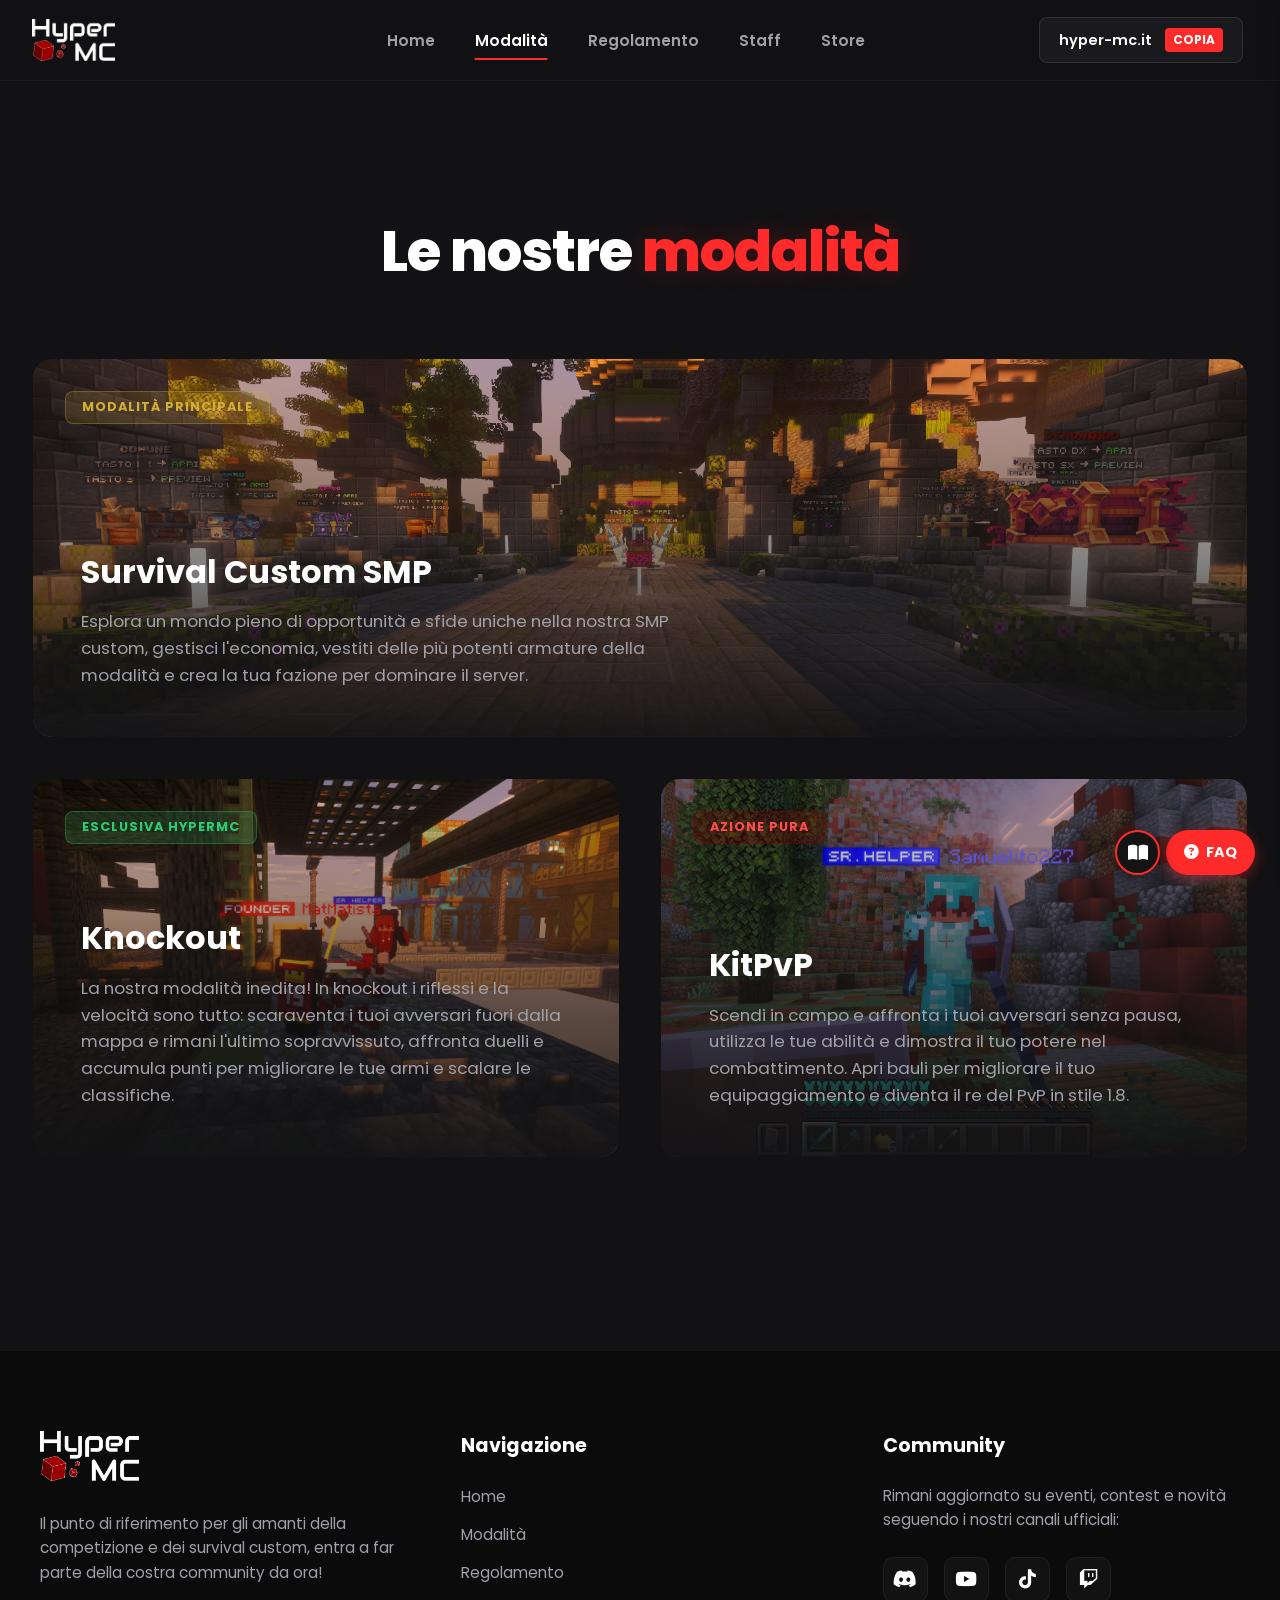
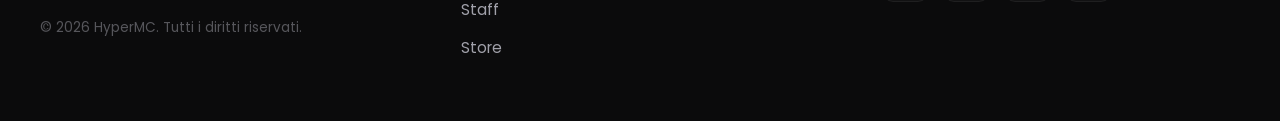
==== commit eaf3744b: "HyperMC Website v2.2.1" ====
--- a/modalità.html
+++ b/modalità.html
@@ -152,6 +152,11 @@
     </div>
 </aside>
 
+<!-- BOTTONE CIRCOLARE WIKI -->
+<a href="wiki.html" target="_blank" class="wiki-float-btn" title="Visualizza la Wiki">
+    <i class="fa-solid fa-book-open"></i>
+</a>
+
         <!-- MENU TASTO DESTRO PERSONALIZZATO -->
 <div id="custom-context-menu" class="context-menu">
     <ul>
--- a/style.css
+++ b/style.css
@@ -2048,6 +2048,651 @@
 .faq-float-btn:hover {
     background: #e02222;
     transform: translateY(-2px);
+}
+.faq-wiki-footer {
+    padding-top: 15px;
+    border-top: 1px solid rgba(255, 255, 255, 0.1);
+}
+/* Bottone Circolare Wiki Flottante */
+.wiki-float-btn {
+    position: fixed;
+    bottom: 25px;
+    right: 120px; /* Posizionato subito a sinistra del bottone FAQ */
+    width: 45px;
+    height: 45px;
+    background: #141414;
+    border: 2px solid #ff2a2a;
+    color: #ffffff;
+    border-radius: 50%;
+    display: flex;
+    align-items: center;
+    justify-content: center;
+    font-size: 1.1rem;
+    text-decoration: none;
+    box-shadow: 0 4px 15px rgba(0, 0, 0, 0.5);
+    z-index: 9990;
+    transition: all 0.25s ease;
+}
+
+.wiki-float-btn:hover {
+    background: #ff2a2a;
+    color: #ffffff;
+    transform: translateY(-2px) scale(1.05);
+    box-shadow: 0 4px 15px rgba(255, 42, 42, 0.5);
+}
+
+/* ==========================================
+   WIKI HYPERMC (LAYOUT & STILE FOGLIO)
+   ========================================== */
+
+html {
+    scroll-behavior: smooth; /* Scorrimento fluido alle ancore */
+}
+
+.wiki-body {
+    background-color: #0b0b0b;
+    color: #e0e0e0;
+    font-family: 'Segoe UI', Tahoma, Geneva, Verdana, sans-serif;
+    margin: 0;
+    padding: 0;
+}
+
+/* HEADER MINIMAL WIKI */
+.wiki-header {
+    position: fixed;
+    top: 0;
+    left: 0;
+    width: 100%;
+    height: 65px;
+    background: #121212;
+    border-bottom: 2px solid #ff2a2a;
+    display: flex;
+    justify-content: space-between;
+    align-items: center;
+    padding: 0 30px;
+    box-sizing: border-box;
+    z-index: 1000;
+}
+
+.wiki-logo img {
+    height: 38px;
+    width: auto;
+    display: block;
+}
+
+.wiki-main-title {
+    font-size: 1.55rem;
+    font-weight: 700;
+    margin: 0;
+    letter-spacing: 0.5px;
+}
+
+.wiki-main-title .highlight {
+    color: #ff2a2a;
+}
+
+/* SELETTORE LINGUA */
+.lang-selector {
+    display: flex;
+    align-items: center;
+    gap: 8px;
+}
+
+.lang-btn {
+    background: none;
+    border: none;
+    color: #888;
+    font-weight: 700;
+    font-size: 0.9rem;
+    cursor: pointer;
+    transition: color 0.2s ease;
+}
+
+.lang-btn.active, .lang-btn:hover {
+    color: #ff2a2a;
+}
+
+.lang-divider {
+    color: #333;
+}
+
+/* LAYOUT A 2 COLONNE */
+.wiki-container {
+    display: flex;
+    margin-top: 65px; /* Spazio per header fisso */
+    min-height: calc(100vh - 65px);
+}
+
+/* SIDEBAR CATEGORIE (SX) */
+.wiki-sidebar {
+    width: 280px;
+    background: #111111;
+    border-right: 1px solid #222;
+    padding: 25px 15px;
+    position: sticky;
+    top: 65px;
+    height: calc(100vh - 65px);
+    overflow-y: auto;
+    box-sizing: border-box;
+    flex-shrink: 0;
+}
+
+.sidebar-title {
+    font-size: 0.85rem;
+    font-weight: 700;
+    color: #ff2a2a;
+    letter-spacing: 1px;
+    margin-bottom: 15px;
+    padding-left: 10px;
+}
+
+.sidebar-menu {
+    list-style: none;
+    padding: 0;
+    margin: 0;
+}
+
+.sidebar-menu li {
+    margin-bottom: 6px;
+}
+
+.sidebar-link {
+    display: flex;
+    align-items: center;
+    gap: 10px;
+    padding: 10px 14px;
+    color: #a0a0a0;
+    text-decoration: none;
+    font-size: 0.92rem;
+    font-weight: 500;
+    border-radius: 6px;
+    transition: all 0.2s ease;
+}
+
+.sidebar-link i {
+    font-size: 0.95rem;
+    width: 18px;
+}
+
+.sidebar-link:hover, .sidebar-link.active {
+    background: rgba(255, 42, 42, 0.12);
+    color: #ffffff;
+    border-left: 3px solid #ff2a2a;
+}
+
+/* AREA CONTENUTO GUIDA (FOGLIO) */
+.wiki-content {
+    flex-grow: 1;
+    padding: 40px;
+    display: flex;
+    justify-content: center;
+    background: #0b0b0b;
+}
+
+.wiki-paper {
+    max-width: 850px;
+    width: 100%;
+    background: #141414;
+    border: 1px solid #222;
+    border-radius: 8px;
+    padding: 45px;
+    box-shadow: 0 10px 30px rgba(0, 0, 0, 0.5);
+    box-sizing: border-box;
+}
+
+/* TITOLI E TESTI GUIDA */
+.wiki-section {
+    margin-bottom: 35px;
+}
+
+.section-title {
+    font-size: 1.6rem;
+    color: #ffffff;
+    display: flex;
+    align-items: center;
+    gap: 12px;
+    margin-top: 0;
+    margin-bottom: 18px;
+}
+
+.highlight-icon {
+    color: #ff2a2a;
+}
+
+.wiki-section p {
+    line-height: 1.7;
+    color: #cccccc;
+    font-size: 1rem;
+    margin-bottom: 15px;
+}
+
+.wiki-link {
+    color: #ff2a2a;
+    text-decoration: none;
+    border-bottom: 1px dashed #ff2a2a;
+    transition: border-bottom-style 0.2s;
+}
+
+.wiki-link:hover {
+    border-bottom-style: solid;
+}
+
+.wiki-section code {
+    background: #1f1f1f;
+    color: #ff2a2a;
+    padding: 3px 7px;
+    border-radius: 4px;
+    font-family: monospace;
+}
+
+/* LINEA SOTTILE DI DIVISIONE */
+.wiki-divider {
+    border: none;
+    height: 1px;
+    background: #252525;
+    margin: 35px 0;
+}
+/* BOX DOWNLOAD WIKI */
+.wiki-download-box {
+    margin-top: 40px;
+    padding: 25px;
+    background: #181818;
+    border: 1px solid #ff2a2a;
+    border-radius: 8px;
+    display: flex;
+    flex-direction: column;
+    gap: 20px;
+}
+
+.download-info {
+    display: flex;
+    gap: 15px;
+    align-items: flex-start;
+}
+
+.download-icon {
+    font-size: 2rem;
+    color: #ff2a2a;
+    margin-top: 5px;
+}
+
+.download-disclaimer {
+    font-size: 0.85rem;
+    color: #a0a0a0;
+    line-height: 1.5;
+    margin-top: 5px;
+}
+
+.wiki-download-btn {
+    align-self: flex-start;
+    background: #ff2a2a;
+    color: #fff;
+    padding: 12px 20px;
+    border-radius: 6px;
+    text-decoration: none;
+    font-weight: 700;
+    font-size: 0.9rem;
+    display: inline-flex;
+    align-items: center;
+    gap: 8px;
+    transition: background 0.2s;
+}
+
+.wiki-download-btn:hover {
+    background: #e02222;
+}
+/* ==========================================
+   STILI GERARCHIA TITOLI WIKI
+   ========================================== */
+
+/* Titoli principali di sezione (es. SMP, KNOCKOUT, SCOPRI I GIOCHI) */
+.wiki-subtitle {
+    font-size: 1.45rem;
+    font-weight: 700;
+    color: #ffffff;
+    margin-top: 30px;
+    margin-bottom: 15px;
+    display: flex;
+    align-items: center;
+    gap: 10px;
+    border-left: 4px solid #ff2a2a;
+    padding-left: 12px;
+}
+
+.wiki-subtitle.section-divider {
+    margin-top: 45px;
+    padding-top: 15px;
+    border-top: 1px solid #222;
+}
+
+/* Sotto-titoli secondari (es. In Generale) */
+.wiki-heading {
+    font-size: 1.15rem;
+    font-weight: 600;
+    color: #ff2a2a;
+    margin-top: 20px;
+    margin-bottom: 10px;
+    text-transform: uppercase;
+    letter-spacing: 0.5px;
+}
+
+/* Schede Giochi (Mischia, Duel 1v1, Duel 2v2) */
+.wiki-game-card {
+    background: #181818;
+    border: 1px solid #282828;
+    border-radius: 6px;
+    padding: 18px 22px;
+    margin-bottom: 15px;
+    transition: border-color 0.2s;
+}
+
+.wiki-game-card:hover {
+    border-color: #ff2a2a;
+}
+
+.wiki-game-title {
+    font-size: 1.2rem;
+    color: #ffffff;
+    font-weight: 700;
+    margin: 0 0 8px 0;
+}
+/* ==========================================
+   STILI STORE WIKI
+   ========================================== */
+
+.store-grid {
+    display: grid;
+    grid-template-columns: repeat(auto-fit, minmax(200px, 1fr));
+    gap: 15px;
+    margin-top: 15px;
+    margin-bottom: 25px;
+}
+
+.store-card {
+    background: #181818;
+    border: 1px solid #282828;
+    border-radius: 6px;
+    padding: 15px 20px;
+    display: flex;
+    justify-content: space-between;
+    align-items: center;
+    transition: all 0.2s ease;
+}
+
+.store-card:hover {
+    border-color: #ff2a2a;
+    transform: translateY(-2px);
+}
+
+.store-card.highlight-card {
+    border-color: #ff2a2a;
+    background: linear-gradient(135deg, #1f1414 0%, #181818 100%);
+}
+
+.store-item-name {
+    font-weight: 700;
+    color: #ffffff;
+    font-size: 0.95rem;
+}
+
+.store-item-price {
+    font-weight: 800;
+    color: #ff2a2a;
+    font-size: 1.1rem;
+    background: rgba(255, 42, 42, 0.1);
+    padding: 4px 10px;
+    border-radius: 4px;
+}
+/* ==========================================
+   STILI SUPPORTO & CANDIDATURE STAFF
+   ========================================== */
+
+/* Badge Ruoli Staff */
+.staff-roles-container {
+    display: flex;
+    flex-wrap: wrap;
+    gap: 10px;
+    margin: 15px 0;
+}
+
+.role-badge {
+    padding: 6px 14px;
+    border-radius: 20px;
+    font-size: 0.85rem;
+    font-weight: 700;
+    background: #1e1e1e;
+    border: 1px solid #333;
+    color: #fff;
+}
+
+.role-badge.trainee { border-color: #aaa; color: #aaa; }
+.role-badge.helper { border-color: #00d9e9; color: #00d9e9; }
+.role-badge.sr-helper { border-color: #224fe2; color: #224fe2; }
+.role-badge.ds-mod { border-color: #27b0b4; color: #27b0b4; }
+
+.role-note {
+    font-size: 0.9rem;
+    color: #a0a0a0;
+}
+
+/* Griglia Requisiti */
+.requirements-grid {
+    display: grid;
+    grid-template-columns: repeat(auto-fit, minmax(220px, 1fr));
+    gap: 15px;
+    margin-top: 15px;
+    margin-bottom: 25px;
+}
+
+.req-card {
+    background: #181818;
+    border: 1px solid #282828;
+    border-radius: 6px;
+    padding: 15px 18px;
+    display: flex;
+    align-items: center;
+    gap: 15px;
+}
+
+.req-icon {
+    font-size: 1.5rem;
+    color: #ff2a2a;
+}
+
+.req-info {
+    display: flex;
+    flex-direction: column;
+}
+
+.req-title {
+    font-weight: 700;
+    color: #ffffff;
+    font-size: 0.95rem;
+}
+
+.req-desc {
+    font-size: 0.82rem;
+    color: #a0a0a0;
+}
+
+/* Griglia Ruoli Cercati */
+.recruiting-grid {
+    display: grid;
+    grid-template-columns: repeat(auto-fit, minmax(280px, 1fr));
+    gap: 15px;
+    margin-top: 15px;
+}
+
+.recruiting-card {
+    background: #181818;
+    border: 1px solid #282828;
+    border-left: 3px solid #ff2a2a;
+    border-radius: 6px;
+    padding: 18px;
+    display: flex;
+    align-items: flex-start;
+    gap: 15px;
+}
+
+.recruiting-card i {
+    font-size: 1.6rem;
+    color: #ff2a2a;
+    margin-top: 2px;
+}
+
+.recruiting-card h5 {
+    margin: 0 0 5px 0;
+    font-size: 1.05rem;
+    color: #fff;
+    font-weight: 700;
+}
+
+.recruiting-card p {
+    margin: 0;
+    font-size: 0.88rem;
+    color: #b0b0b0;
+    line-height: 1.4;
+}
+/* ==========================================
+   NUEVO STILE ECONOMIA (GRIGLIA CARDS)
+   ========================================== */
+.economy-grid {
+    display: grid;
+    grid-template-columns: repeat(auto-fit, minmax(250px, 1fr));
+    gap: 15px;
+    margin-top: 20px;
+}
+
+.eco-card {
+    background: #161616;
+    border: 1px solid #262626;
+    border-radius: 8px;
+    padding: 20px;
+    transition: transform 0.2s, border-color 0.2s;
+}
+
+.eco-card:hover {
+    border-color: #ff2a2a;
+    transform: translateY(-3px);
+}
+
+.eco-card.highlight-eco {
+    border-color: #ff2a2a;
+    background: linear-gradient(135deg, #221212 0%, #161616 100%);
+}
+
+.eco-card-header {
+    display: flex;
+    align-items: center;
+    gap: 12px;
+    margin-bottom: 10px;
+}
+
+.eco-icon {
+    font-size: 1.4rem;
+    color: #ff2a2a;
+}
+
+.eco-card-header h4 {
+    margin: 0;
+    color: #fff;
+    font-size: 1.05rem;
+}
+
+.eco-card p {
+    font-size: 0.88rem;
+    color: #b0b0b0;
+    margin: 0;
+    line-height: 1.5;
+}
+
+/* ==========================================
+   NUEVO STILE COMANDI (TABELLE PULITE)
+   ========================================== */
+.cmd-category {
+    margin-bottom: 20px;
+}
+
+.cmd-cat-title {
+    color: #ff2a2a;
+    font-size: 1rem;
+    font-weight: 700;
+    margin-bottom: 10px;
+    text-transform: uppercase;
+}
+
+.cmd-table {
+    background: #141414;
+    border: 1px solid #222;
+    border-radius: 6px;
+    overflow: hidden;
+}
+
+.cmd-row {
+    display: flex;
+    justify-content: space-between;
+    align-items: center;
+    padding: 12px 18px;
+    border-bottom: 1px solid #1f1f1f;
+}
+
+.cmd-row:last-child {
+    border-bottom: none;
+}
+
+.cmd-row:nth-child(even) {
+    background: #181818;
+}
+
+.cmd-code {
+    font-family: 'Consolas', monospace;
+    color: #ff2a2a;
+    background: rgba(255, 42, 42, 0.1);
+    padding: 3px 8px;
+    border-radius: 4px;
+    font-size: 0.88rem;
+    font-weight: 600;
+}
+
+.cmd-desc {
+    color: #ccc;
+    font-size: 0.88rem;
+    text-align: right;
+}
+
+@media (max-width: 600px) {
+    .cmd-row {
+        flex-direction: column;
+        align-items: flex-start;
+        gap: 6px;
+    }
+    .cmd-desc {
+        text-align: left;
+    }
+}
+
+/* RESPONSIVE MOBILE */
+@media (max-width: 900px) {
+    .wiki-container {
+        flex-direction: column;
+    }
+
+    .wiki-sidebar {
+        width: 100%;
+        height: auto;
+        position: relative;
+        top: 0;
+        border-right: none;
+        border-bottom: 1px solid #222;
+    }
+
+    .wiki-content {
+        padding: 20px 10px;
+    }
+
+    .wiki-paper {
+        padding: 25px;
+    }
 }
 
 /* RESPONSIVE SMARTPHONE E TABLET */
